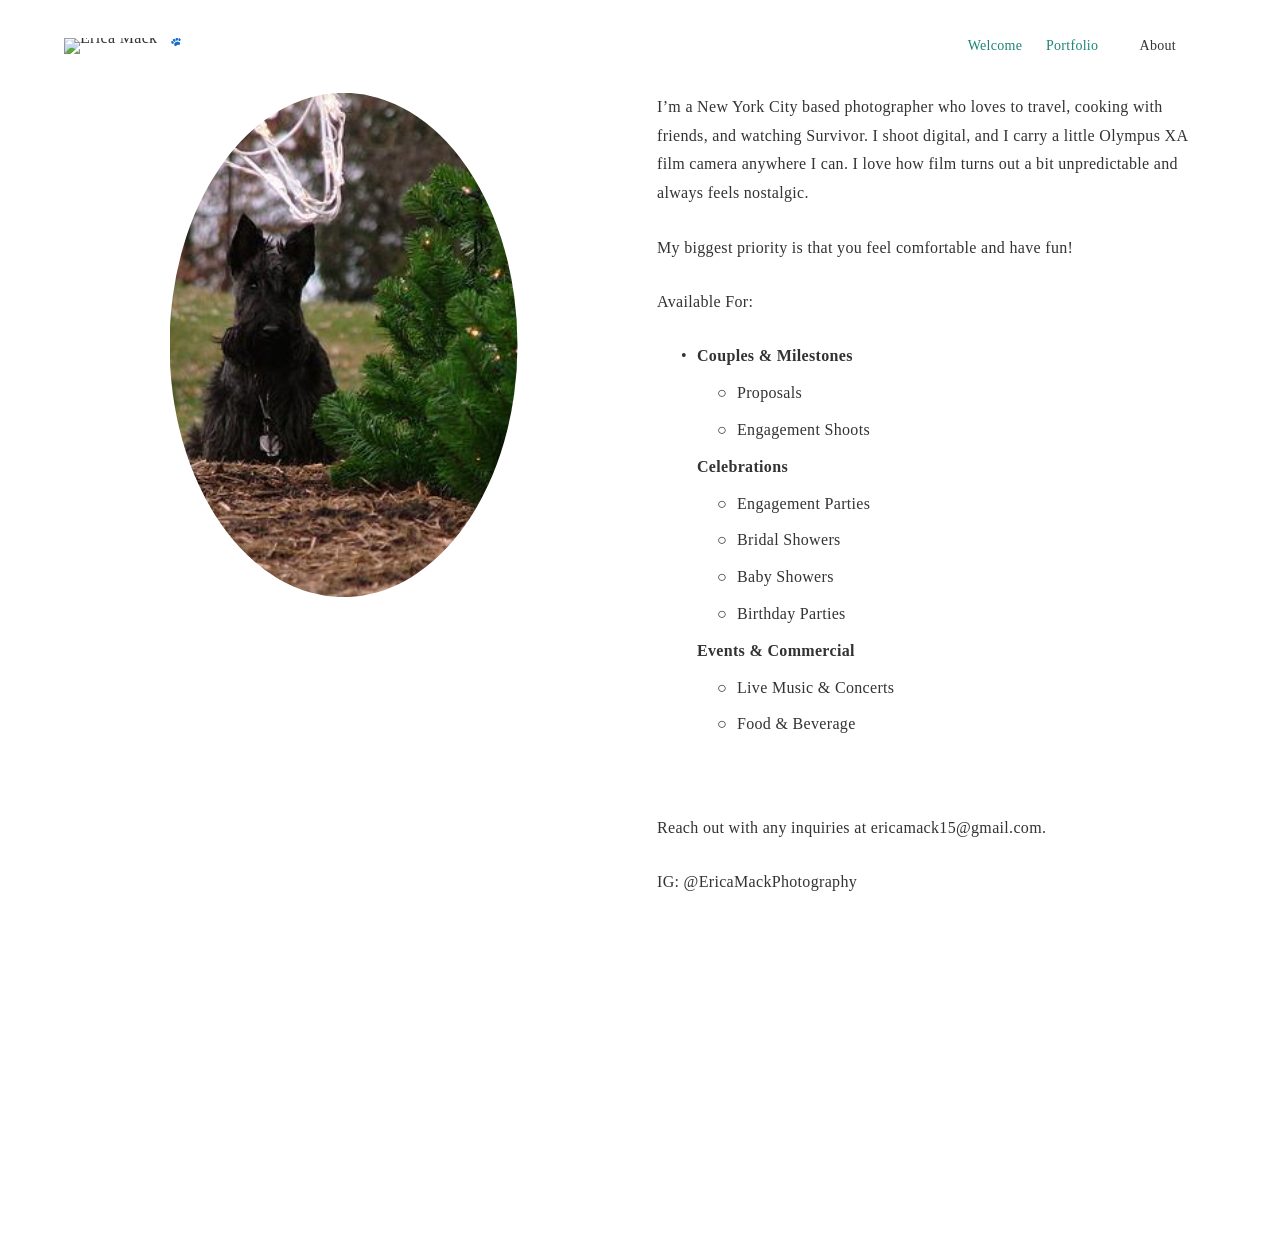
==== about.html @ 9961ce64 "Dog Mack site" ====
<!DOCTYPE html>
<html class="yui3-js-enabled js flexbox canvas canvastext webgl no-touch hashchange history draganddrop rgba hsla multiplebgs backgroundsize borderimage borderradius boxshadow textshadow opacity cssanimations csscolumns cssgradients cssreflections csstransforms no-csstransforms3d csstransitions video audio svg inlinesvg svgclippaths" lang="en-US" xmlns:fb="http://www.facebook.com/2008/fbml" xmlns:og="http://opengraphprotocol.org/schema/"><head>
<meta content="IE=edge,chrome=1" http-equiv="X-UA-Compatible"/>
<meta content="width=device-width, initial-scale=1.0, shrink-to-fit=no" name="viewport"/>
<!-- This is Squarespace. --><!-- erica-mack15 -->
<base href=""/>
<meta charset="utf-8"/>
<title>🐶 Erica Mack 🐾 - Photography</title>
<meta content="Sec-CH-UA-Platform-Version, Sec-CH-UA-Model" http-equiv="Accept-CH"/><link href="https://images.squarespace-cdn.com/content/v1/5a038471bce1769598bbee35/55c3be66-e90c-4b6c-ab56-d6b248335f05/favicon.ico" rel="icon" type="image/x-icon"/>
<link data-ajax-meta="binded" href="https://www.ericamack.com/about" rel="canonical"/>
<meta content="Erica Mack 🐾" data-ajax-meta="binded" property="og:site_name"/>
<meta content="Erica Mack 🐾 - Photography" data-ajax-meta="binded" property="og:title"/>
<meta content="https://www.ericamack.com/about" data-ajax-meta="binded" property="og:url"/>
<meta content="website" data-ajax-meta="binded" property="og:type"/>
<meta content="http://static1.squarespace.com/static/5a038471bce1769598bbee35/t/6acd89941d3b225d4207a840/1791854996564/erica-mack-logo-sticker-no-camera.png?format=1500w" data-ajax-meta="binded" property="og:image"/>
<meta content="1500" data-ajax-meta="binded" property="og:image:width"/>
<meta content="1405" data-ajax-meta="binded" property="og:image:height"/>
<meta content="Erica Mack 🐾 - Photography" data-ajax-meta="binded" itemprop="name"/>
<meta content="https://www.ericamack.com/about" data-ajax-meta="binded" itemprop="url"/>
<meta content="http://static1.squarespace.com/static/5a038471bce1769598bbee35/t/6acd89941d3b225d4207a840/1791854996564/erica-mack-logo-sticker-no-camera.png?format=1500w" data-ajax-meta="binded" itemprop="thumbnailUrl"/>
<link href="http://static1.squarespace.com/static/5a038471bce1769598bbee35/t/6acd89941d3b225d4207a840/1791854996564/erica-mack-logo-sticker-no-camera.png?format=1500w" rel="image_src"/>
<meta content="http://static1.squarespace.com/static/5a038471bce1769598bbee35/t/6acd89941d3b225d4207a840/1791854996564/erica-mack-logo-sticker-no-camera.png?format=1500w" data-ajax-meta="binded" itemprop="image"/>
<meta content="Erica Mack 🐾 - Photography" data-ajax-meta="binded" name="twitter:title"/>
<meta content="http://static1.squarespace.com/static/5a038471bce1769598bbee35/t/6acd89941d3b225d4207a840/1791854996564/erica-mack-logo-sticker-no-camera.png?format=1500w" data-ajax-meta="binded" name="twitter:image"/>
<meta content="https://www.ericamack.com/about" data-ajax-meta="binded" name="twitter:url"/>
<meta content="summary" data-ajax-meta="binded" name="twitter:card"/>
<meta content="" data-ajax-meta="binded" name="description"/>
<link href="https://images.squarespace-cdn.com" rel="preconnect"/>
<link crossorigin="" href="https://file.squarespace-cdn.com" rel="preconnect"/>
<style data-sqsp-font-ids="6a3128fe5ede88444e8c41ac">
/* vietnamese */
@font-face {
  font-family: 'Chivo';
  font-style: italic;
  font-weight: 400;
  font-display: swap;
  src: url('https://file.squarespace-cdn.com/content/v2/namespaces/fonts/libraries/sqsp/assets/5c3d2e71-981c-4766-8937-a61e54b66660/vietnamese.woff2') format('woff2');
  unicode-range: U+0102-0103, U+0110-0111, U+0128-0129, U+0168-0169, U+01A0-01A1, U+01AF-01B0, U+0300-0301, U+0303-0304, U+0308-0309, U+0323, U+0329, U+1EA0-1EF9, U+20AB;
}
/* latin-ext */
@font-face {
  font-family: 'Chivo';
  font-style: italic;
  font-weight: 400;
  font-display: swap;
  src: url('https://file.squarespace-cdn.com/content/v2/namespaces/fonts/libraries/sqsp/assets/bb924fbf-9292-4853-b2f3-ad032d9cee30/latin-ext.woff2') format('woff2');
  unicode-range: U+0100-02BA, U+02BD-02C5, U+02C7-02CC, U+02CE-02D7, U+02DD-02FF, U+0304, U+0308, U+0329, U+1D00-1DBF, U+1E00-1E9F, U+1EF2-1EFF, U+2020, U+20A0-20AB, U+20AD-20C0, U+2113, U+2C60-2C7F, U+A720-A7FF;
}
/* latin */
@font-face {
  font-family: 'Chivo';
  font-style: italic;
  font-weight: 400;
  font-display: swap;
  src: url('https://file.squarespace-cdn.com/content/v2/namespaces/fonts/libraries/sqsp/assets/71e4fc21-210d-412c-b483-5c4739cea453/latin.woff2') format('woff2');
  unicode-range: U+0000-00FF, U+0131, U+0152-0153, U+02BB-02BC, U+02C6, U+02DA, U+02DC, U+0304, U+0308, U+0329, U+2000-206F, U+20AC, U+2122, U+2191, U+2193, U+2212, U+2215, U+FEFF, U+FFFD;
}
/* vietnamese */
@font-face {
  font-family: 'Chivo';
  font-style: normal;
  font-weight: 900;
  font-display: swap;
  src: url('https://file.squarespace-cdn.com/content/v2/namespaces/fonts/libraries/sqsp/assets/714dabb2-1f0b-40f3-86a7-b695f09c6ca8/vietnamese.woff2') format('woff2');
  unicode-range: U+0102-0103, U+0110-0111, U+0128-0129, U+0168-0169, U+01A0-01A1, U+01AF-01B0, U+0300-0301, U+0303-0304, U+0308-0309, U+0323, U+0329, U+1EA0-1EF9, U+20AB;
}
/* latin-ext */
@font-face {
  font-family: 'Chivo';
  font-style: normal;
  font-weight: 900;
  font-display: swap;
  src: url('https://file.squarespace-cdn.com/content/v2/namespaces/fonts/libraries/sqsp/assets/37d60e64-3a5f-46a7-9a93-e3cc1d0a1968/latin-ext.woff2') format('woff2');
  unicode-range: U+0100-02BA, U+02BD-02C5, U+02C7-02CC, U+02CE-02D7, U+02DD-02FF, U+0304, U+0308, U+0329, U+1D00-1DBF, U+1E00-1E9F, U+1EF2-1EFF, U+2020, U+20A0-20AB, U+20AD-20C0, U+2113, U+2C60-2C7F, U+A720-A7FF;
}
/* latin */
@font-face {
  font-family: 'Chivo';
  font-style: normal;
  font-weight: 900;
  font-display: swap;
  src: url('https://file.squarespace-cdn.com/content/v2/namespaces/fonts/libraries/sqsp/assets/7d795d77-e0e0-453f-8d35-97ba5cbb75d5/latin.woff2') format('woff2');
  unicode-range: U+0000-00FF, U+0131, U+0152-0153, U+02BB-02BC, U+02C6, U+02DA, U+02DC, U+0304, U+0308, U+0329, U+2000-206F, U+20AC, U+2122, U+2191, U+2193, U+2212, U+2215, U+FEFF, U+FFFD;
}
/* vietnamese */
@font-face {
  font-family: 'Chivo';
  font-style: italic;
  font-weight: 700;
  font-display: swap;
  src: url('https://file.squarespace-cdn.com/content/v2/namespaces/fonts/libraries/sqsp/assets/28ee07e0-afc9-4243-969f-32ae340fa512/vietnamese.woff2') format('woff2');
  unicode-range: U+0102-0103, U+0110-0111, U+0128-0129, U+0168-0169, U+01A0-01A1, U+01AF-01B0, U+0300-0301, U+0303-0304, U+0308-0309, U+0323, U+0329, U+1EA0-1EF9, U+20AB;
}
/* latin-ext */
@font-face {
  font-family: 'Chivo';
  font-style: italic;
  font-weight: 700;
  font-display: swap;
  src: url('https://file.squarespace-cdn.com/content/v2/namespaces/fonts/libraries/sqsp/assets/bd94c300-ef7f-46f6-a3ac-7753921023b9/latin-ext.woff2') format('woff2');
  unicode-range: U+0100-02BA, U+02BD-02C5, U+02C7-02CC, U+02CE-02D7, U+02DD-02FF, U+0304, U+0308, U+0329, U+1D00-1DBF, U+1E00-1E9F, U+1EF2-1EFF, U+2020, U+20A0-20AB, U+20AD-20C0, U+2113, U+2C60-2C7F, U+A720-A7FF;
}
/* latin */
@font-face {
  font-family: 'Chivo';
  font-style: italic;
  font-weight: 700;
  font-display: swap;
  src: url('https://file.squarespace-cdn.com/content/v2/namespaces/fonts/libraries/sqsp/assets/554bd33a-798b-4507-8c22-d531aa5e9781/latin.woff2') format('woff2');
  unicode-range: U+0000-00FF, U+0131, U+0152-0153, U+02BB-02BC, U+02C6, U+02DA, U+02DC, U+0304, U+0308, U+0329, U+2000-206F, U+20AC, U+2122, U+2191, U+2193, U+2212, U+2215, U+FEFF, U+FFFD;
}
/* latin */
@font-face {
  font-family: 'Chivo';
  font-style: normal;
  font-weight: 400;
  font-display: swap;
  src: url('https://file.squarespace-cdn.com/content/v2/namespaces/fonts/libraries/sqsp/assets/ef79db37-d37b-493f-be20-25bb0e50e3a9/latin.woff2') format('woff2');
  unicode-range: U+0000-00FF, U+0131, U+0152-0153, U+02BB-02BC, U+02C6, U+02DA, U+02DC, U+0304, U+0308, U+0329, U+2000-206F, U+20AC, U+2122, U+2191, U+2193, U+2212, U+2215, U+FEFF, U+FFFD;
}
/* vietnamese */
@font-face {
  font-family: 'Chivo';
  font-style: normal;
  font-weight: 400;
  font-display: swap;
  src: url('https://file.squarespace-cdn.com/content/v2/namespaces/fonts/libraries/sqsp/assets/cf05c154-f297-47cd-9a52-4a1735712b29/vietnamese.woff2') format('woff2');
  unicode-range: U+0102-0103, U+0110-0111, U+0128-0129, U+0168-0169, U+01A0-01A1, U+01AF-01B0, U+0300-0301, U+0303-0304, U+0308-0309, U+0323, U+0329, U+1EA0-1EF9, U+20AB;
}
/* latin-ext */
@font-face {
  font-family: 'Chivo';
  font-style: normal;
  font-weight: 400;
  font-display: swap;
  src: url('https://file.squarespace-cdn.com/content/v2/namespaces/fonts/libraries/sqsp/assets/b4c1fc37-4b9a-43cb-af50-cf16cd6cc624/latin-ext.woff2') format('woff2');
  unicode-range: U+0100-02BA, U+02BD-02C5, U+02C7-02CC, U+02CE-02D7, U+02DD-02FF, U+0304, U+0308, U+0329, U+1D00-1DBF, U+1E00-1E9F, U+1EF2-1EFF, U+2020, U+20A0-20AB, U+20AD-20C0, U+2113, U+2C60-2C7F, U+A720-A7FF;
}
/* vietnamese */
@font-face {
  font-family: 'Chivo';
  font-style: normal;
  font-weight: 700;
  font-display: swap;
  src: url('https://file.squarespace-cdn.com/content/v2/namespaces/fonts/libraries/sqsp/assets/4b317d95-b1be-42d4-aa22-812f57c34256/vietnamese.woff2') format('woff2');
  unicode-range: U+0102-0103, U+0110-0111, U+0128-0129, U+0168-0169, U+01A0-01A1, U+01AF-01B0, U+0300-0301, U+0303-0304, U+0308-0309, U+0323, U+0329, U+1EA0-1EF9, U+20AB;
}
/* latin */
@font-face {
  font-family: 'Chivo';
  font-style: normal;
  font-weight: 700;
  font-display: swap;
  src: url('https://file.squarespace-cdn.com/content/v2/namespaces/fonts/libraries/sqsp/assets/ca812043-ce9a-43cb-aec4-df60b1dd43f5/latin.woff2') format('woff2');
  unicode-range: U+0000-00FF, U+0131, U+0152-0153, U+02BB-02BC, U+02C6, U+02DA, U+02DC, U+0304, U+0308, U+0329, U+2000-206F, U+20AC, U+2122, U+2191, U+2193, U+2212, U+2215, U+FEFF, U+FFFD;
}
/* latin-ext */
@font-face {
  font-family: 'Chivo';
  font-style: normal;
  font-weight: 700;
  font-display: swap;
  src: url('https://file.squarespace-cdn.com/content/v2/namespaces/fonts/libraries/sqsp/assets/7af3fb7e-0125-4088-b59c-a447e5222d0d/latin-ext.woff2') format('woff2');
  unicode-range: U+0100-02BA, U+02BD-02C5, U+02C7-02CC, U+02CE-02D7, U+02DD-02FF, U+0304, U+0308, U+0329, U+1D00-1DBF, U+1E00-1E9F, U+1EF2-1EFF, U+2020, U+20A0-20AB, U+20AD-20C0, U+2113, U+2C60-2C7F, U+A720-A7FF;
}
</style>









<link href="assets/bcc51507aa42.css" rel="stylesheet" type="text/css"/><link href="assets/ae0593558398.css" rel="stylesheet" type="text/css"/><link href="assets/936b3014524b.css" rel="stylesheet" type="text/css"/>


<link href="assets/d0b643978f3f.css" rel="stylesheet" type="text/css"/>
<!-- End of Squarespace Headers -->

<link href="assets/280e9efaa396.css" rel="stylesheet" type="text/css"/><link href="assets/a6dd70ce004c.css" rel="stylesheet" type="text/css"/><style>img{opacity:1!important}</style></head>
<!-- Mobile Styles Enabled -->
<body class="site-spacing-small site-outer-padding-medium site-alignment-center tweak-site-ajax-loading-enable ancillary-header-full-width tweak-header-cart-style-text ancillary-header-branding-position-left ancillary-header-tagline-position-left ancillary-header-primary-nav-position-right ancillary-header-secondary-nav-position-right ancillary-header-cart-position-right ancillary-header-left-layout-horizontal ancillary-header-center-layout-stacked ancillary-header-right-layout-horizontal ancillary-header-account-position-left tweak-header-account-style-text tweak-mobile-bar-account-style-text show-desktop-folder-indicator scale-heading-1-font-size scale-heading-2-font-size scale-heading-3-font-size scale-quote-font-size quote-alignment-center show-quotation-marks show-events-banner show-events-title show-collection-page-footer banner-height-small banner-image-alignment-center banner-text-alignment-center page-banner-text-width-small scale-banner-description-font-size banner-text-background-indent-custom scale-page-title-font-size scale-page-description-font-size intro-text-width-large intro-text-height-medium scale-index-title-font-size scale-index-description-font-size index-intro-text-width-medium index-intro-text-height-extra-large index-item-width-half index-item-height-medium index-item-spacing-custom index-item-image-alignment-center index-item-image-crop index-item-title-display-on-hover index-item-title-alignment-center scale-index-item-title-font-size show-index-item-categories project-image-alignment-center project-image-spacing-medium project-banner-spacing-small show-project-captions project-image-portrait-caption-style-alternate project-image-landscape-caption-style-offset project-left-image-portrait-caption-style-standard project-left-image-landscape-caption-style-standard project-right-image-portrait-caption-style-standard project-right-image-landscape-caption-style-standard tweak-project-slide-transition image-caption-title-alignment-center scale-image-caption-title-font image-caption-body-alignment-center scale-image-caption-body-font show-index-navigation index-link-spacing-large scale-index-link-font-size index-link-style-list-inline index-link-delimiter-type-none show-next-label-only tweak-page-transition-animation tweak-mobile-bar-position-top-fixed tweak-transparent-fixed-mobile-bar tweak-mobile-bar-branding-position-left tweak-mobile-bar-menu-icon-position-right tweak-mobile-bar-site-tagline-position-below-branding tweak-mobile-bar-cart-style-text tweak-icon-weight-light tweak-blog-meta-primary-date tweak-blog-meta-secondary-category tweak-blog-list-style-grid tweak-blog-list-separator-show tweak-blog-list-alignment-left tweak-blog-list-item-image-show tweak-blog-list-item-image-aspect-ratio-grid-32-standard tweak-blog-list-item-image-aspect-ratio-stacked-11-square tweak-blog-list-item-title-show tweak-blog-list-item-excerpt-show tweak-blog-list-item-body-show tweak-blog-list-item-readmore-below-excerpt tweak-blog-list-item-meta-position-above-title tweak-blog-list-pagination-link-label-show tweak-blog-list-pagination-link-icon-show tweak-blog-list-pagination-link-icon-weight-light tweak-blog-item-alignment-center tweak-blog-item-meta-position-above-title tweak-blog-item-share-position-above-content tweak-blog-item-pagination-link-label-show tweak-blog-item-pagination-link-title-show tweak-blog-item-pagination-link-meta-hide tweak-blog-item-pagination-link-icon-weight-hairline event-thumbnails event-thumbnail-size-32-standard event-date-label event-date-label-time event-list-show-cats event-list-date event-list-time event-list-address event-icalgcal-links event-excerpts event-item-back-link gallery-design-grid aspect-ratio-auto lightbox-style-light gallery-navigation-bullets gallery-info-overlay-show-on-hover gallery-aspect-ratio-32-standard gallery-arrow-style-no-background gallery-transitions-fade gallery-show-arrows gallery-auto-crop tweak-product-list-image-aspect-ratio-23-standard-vertical tweak-product-list-item-hover-behavior-show-alternate-image tweak-product-list-meta-position-overlay tweak-product-list-mobile-meta-position-under tweak-product-list-meta-alignment-under-center tweak-product-list-meta-alignment-overlay-center-center tweak-product-list-show-title tweak-product-list-show-price tweak-product-list-filter-display-left-side tweak-product-list-filter-alignment-left tweak-product-item-nav-show-none tweak-product-item-nav-pagination-style-previousnext tweak-product-item-nav-breadcrumb-alignment-left tweak-product-item-nav-pagination-alignment-split tweak-product-item-gallery-position-left tweak-product-item-gallery-design-slideshow tweak-product-item-gallery-aspect-ratio-23-standard-vertical tweak-product-item-gallery-thumbnail-alignment-center tweak-product-item-details-alignment-left tweak-product-item-details-show-title tweak-product-item-details-show-price tweak-product-item-details-show-excerpt tweak-product-item-details-excerpt-position-below-price tweak-product-item-details-show-share-buttons tweak-product-item-details-show-variants tweak-product-item-details-show-quantity tweak-product-item-details-options-style-square tweak-product-item-details-show-add-to-cart-button tweak-product-item-details-add-to-cart-button-style-outline tweak-product-item-details-add-to-cart-button-shape-square tweak-product-item-details-add-to-cart-button-padding-medium tweak-product-item-image-zoom-enabled tweak-product-item-image-zoom-behavior-click tweak-product-item-lightbox-enabled tweak-related-products-image-aspect-ratio-11-square tweak-related-products-meta-alignment-under-center tweak-product-badge-style-square tweak-product-badge-position-top-right tweak-product-badge-inset-floating newsletter-style-dark hide-opentable-icons opentable-style-dark small-button-style-outline small-button-shape-square medium-button-style-outline medium-button-shape-square large-button-style-outline large-button-shape-square image-block-poster-text-alignment-center image-block-card-dynamic-font-sizing image-block-card-content-position-center image-block-card-text-alignment-left image-block-overlap-dynamic-font-sizing image-block-overlap-content-position-center image-block-overlap-text-alignment-left image-block-collage-dynamic-font-sizing image-block-collage-content-position-top image-block-collage-text-alignment-left image-block-stack-dynamic-font-sizing image-block-stack-text-alignment-left button-style-outline button-corner-style-square tweak-product-quick-view-button-style-floating tweak-product-quick-view-button-position-bottom tweak-product-quick-view-lightbox-excerpt-display-truncate tweak-product-quick-view-lightbox-show-arrows tweak-product-quick-view-lightbox-show-close-button tweak-product-quick-view-lightbox-controls-weight-light tweak-share-buttons-style-icon-only tweak-share-buttons-icons-show tweak-share-buttons-labels-show tweak-share-buttons-counts-show tweak-share-buttons-standard-background-color native-currency-code-usd collection-5a089bc2ec212d1131959e91 collection-type-page collection-layout-default mobile-style-available has-logo-image has-social has-primary-nav has-tagline has-secondary-nav" data-ajax-loader="loaded" data-controller="BodyClassController" data-controllers-bound="BodyClassController" id="collection-5a089bc2ec212d1131959e91">
<div class="overflow-wrapper">
<input class="mobile-nav-toggle-box hidden" data-controller="MobileNavController" data-controllers-bound="MobileNavController" id="mobileNavToggle" name="mobile-nav-toggle" type="checkbox"/>
<div class="mobile-bar-wrapper">
<div class="mobile-bar-flex-child"></div>
<div class="mobile-branding-wrapper">
<div class="mobile-logo-image">
<a data-ajax-loader="ajax-loader-binded" href="index.html">
<img alt="Erica Mack 🐾" class="mobile-logo-image" data-image-component="0.17.0" data-loader="sqs" decoding="async" loading="lazy" sizes="240px" src="//images.squarespace-cdn.com/content/v1/5a038471bce1769598bbee35/ade93b9c-98e6-4141-9457-6fecaefb7100/erica-mack-logo-sticker-transparent.png" srcset="//images.squarespace-cdn.com/content/v1/5a038471bce1769598bbee35/ade93b9c-98e6-4141-9457-6fecaefb7100/erica-mack-logo-sticker-transparent.png?format=100w 100w, //images.squarespace-cdn.com/content/v1/5a038471bce1769598bbee35/ade93b9c-98e6-4141-9457-6fecaefb7100/erica-mack-logo-sticker-transparent.png?format=300w 300w, //images.squarespace-cdn.com/content/v1/5a038471bce1769598bbee35/ade93b9c-98e6-4141-9457-6fecaefb7100/erica-mack-logo-sticker-transparent.png?format=500w 500w, //images.squarespace-cdn.com/content/v1/5a038471bce1769598bbee35/ade93b9c-98e6-4141-9457-6fecaefb7100/erica-mack-logo-sticker-transparent.png?format=750w 750w, //images.squarespace-cdn.com/content/v1/5a038471bce1769598bbee35/ade93b9c-98e6-4141-9457-6fecaefb7100/erica-mack-logo-sticker-transparent.png?format=1000w 1000w, //images.squarespace-cdn.com/content/v1/5a038471bce1769598bbee35/ade93b9c-98e6-4141-9457-6fecaefb7100/erica-mack-logo-sticker-transparent.png?format=1500w 1500w, //images.squarespace-cdn.com/content/v1/5a038471bce1769598bbee35/ade93b9c-98e6-4141-9457-6fecaefb7100/erica-mack-logo-sticker-transparent.png?format=2500w 2500w" style="display:block"/>
</a>
</div>
</div>
<label class="mobile-nav-toggle-label" for="mobileNavToggle" onclick="">
<svg class="Icon Icon--hamburger" viewbox="0 0 24 18">
<use class="use--even" xlink:href="/assets/ui-icons.svg#hamburger-icon--even"></use>
<use class="use--odd" xlink:href="/assets/ui-icons.svg#hamburger-icon--odd"></use>
</svg>
<svg class="Icon Icon--close" viewbox="0 0 20 20">
<use xlink:href="/assets/ui-icons.svg#close-icon"></use>
</svg>
</label>
</div>
<div class="overlay-nav-container" id="overlayNav">
<div class="overlay-nav-wrapper">
<div class="mobile-primary-nav-wrapper">
<nav class="mobile-primary-nav-links">
<div class="collection homepage folder-link">
<a class="nav-item-page" data-ajax-loader="ajax-loader-binded" href="index.html">
              Welcome
            </a>
</div>
<div class="folder">
<input class="folder-toggle-box hidden" id="mobile-folder-toggle-6acd1a79dfdf480578ade0c8" name="mobile-folder-toggle-6acd1a79dfdf480578ade0c8" type="checkbox"/>
<label class="folder-toggle-label" data-href="/new-dropdown-1" for="mobile-folder-toggle-6acd1a79dfdf480578ade0c8" onclick="">Portfolio<svg class="Icon Icon--caretSmall--right" viewbox="0 0 9 16"><use xlink:href="/assets/ui-icons.svg#caret-right-small-icon"></use></svg></label>
<div class="subnav">
<div class="collection folder-link">
<a class="nav-item-gallery" data-ajax-loader="ajax-loader-binded" href="proposals.html">
                Couples
              </a>
</div>
<div class="collection folder-link">
<a class="nav-item-gallery" data-ajax-loader="ajax-loader-binded" href="portraits.html">
                Portraits
              </a>
</div>
<div class="collection folder-link">
<a class="nav-item-gallery" data-ajax-loader="ajax-loader-binded" href="food-1.html">
                Food
              </a>
</div>
<div class="collection folder-link">
<a class="nav-item-gallery" data-ajax-loader="ajax-loader-binded" href="live-music.html">
                Live Music
              </a>
</div>
<div class="collection folder-link">
<a class="nav-item-gallery" data-ajax-loader="ajax-loader-binded" href="events.html">
                Events
              </a>
</div>
</div>
</div>
<div class="collection active folder-link">
<a class="nav-item-page" data-ajax-loader="ajax-loader-binded" href="about.html">
              About
            </a>
</div>
</nav>
</div>
</div>
</div>
<div class="site-container" id="site" style="padding-top: 0px; padding-bottom: 0px;">
<header class="site-header loaded" data-controller="AncillaryLayout" data-controllers-bound="AncillaryLayout" data-nc-base="header" data-nc-group="header" id="header" role="banner">
<div data-nc-container="left">
<div class="logo-wrapper" data-content-field="site-title" data-nc-element="branding">
<div class="logo-image">
<a data-ajax-loader="ajax-loader-binded" href="index.html">
<img alt="Erica Mack 🐾" data-image-component="0.17.0" data-loader="sqs" decoding="async" loading="lazy" sizes="1500px" src="//images.squarespace-cdn.com/content/v1/5a038471bce1769598bbee35/ade93b9c-98e6-4141-9457-6fecaefb7100/erica-mack-logo-sticker-transparent.png" srcset="//images.squarespace-cdn.com/content/v1/5a038471bce1769598bbee35/ade93b9c-98e6-4141-9457-6fecaefb7100/erica-mack-logo-sticker-transparent.png?format=100w 100w, //images.squarespace-cdn.com/content/v1/5a038471bce1769598bbee35/ade93b9c-98e6-4141-9457-6fecaefb7100/erica-mack-logo-sticker-transparent.png?format=300w 300w, //images.squarespace-cdn.com/content/v1/5a038471bce1769598bbee35/ade93b9c-98e6-4141-9457-6fecaefb7100/erica-mack-logo-sticker-transparent.png?format=500w 500w, //images.squarespace-cdn.com/content/v1/5a038471bce1769598bbee35/ade93b9c-98e6-4141-9457-6fecaefb7100/erica-mack-logo-sticker-transparent.png?format=750w 750w, //images.squarespace-cdn.com/content/v1/5a038471bce1769598bbee35/ade93b9c-98e6-4141-9457-6fecaefb7100/erica-mack-logo-sticker-transparent.png?format=1000w 1000w, //images.squarespace-cdn.com/content/v1/5a038471bce1769598bbee35/ade93b9c-98e6-4141-9457-6fecaefb7100/erica-mack-logo-sticker-transparent.png?format=1500w 1500w, //images.squarespace-cdn.com/content/v1/5a038471bce1769598bbee35/ade93b9c-98e6-4141-9457-6fecaefb7100/erica-mack-logo-sticker-transparent.png?format=2500w 2500w" style="display:block"/>
</a>
</div>
</div><div class="site-tagline-wrapper" data-nc-element="tagline">
</div></div>
<div data-nc-container="center"></div>
<div data-nc-container="right"><div class="nav-wrapper primary-nav-wrapper" data-nc-element="primary-nav" id="mainNavWrapper">
<nav class="site-navigation" data-content-field="navigation" role="navigation">
<div class="nav-item collection homepage" id="id-6acd212339d16c78c42818ee">
<a class="nav-item-page" data-ajax-loader="ajax-loader-binded" href="index.html">
<span>Welcome</span>
</a>
</div>
<div class="nav-item folder" id="id6acd1a79dfdf480578ade0c8">
<input class="folder-toggle-box hidden" id="folder-toggle-6acd1a79dfdf480578ade0c8" name="folder-toggle-6acd1a79dfdf480578ade0c8" type="checkbox"/>
<label class="folder-toggle-label" for="folder-toggle-6acd1a79dfdf480578ade0c8" onclick="">Portfolio<svg class="Icon Icon--caretSmall--right" viewbox="0 0 9 16"><use xlink:href="/assets/ui-icons.svg#caret-right-small-icon"></use></svg></label>
<div class="subnav">
<div class="collection" id="id-6acd13c2b983f971d1b6f9a3">
<a class="nav-item-gallery" data-ajax-loader="ajax-loader-binded" href="proposals.html">
<span>Couples</span>
</a>
</div>
<div class="collection" id="id-620406f2103aa034c14530c6">
<a class="nav-item-gallery" data-ajax-loader="ajax-loader-binded" href="portraits.html">
<span>Portraits</span>
</a>
</div>
<div class="collection" id="id-6acd1d2b3603ac2446ece1ad">
<a class="nav-item-gallery" data-ajax-loader="ajax-loader-binded" href="food-1.html">
<span>Food</span>
</a>
</div>
<div class="collection" id="id-6acd278b218fb55bd59270e7">
<a class="nav-item-gallery" data-ajax-loader="ajax-loader-binded" href="live-music.html">
<span>Live Music</span>
</a>
</div>
<div class="collection" id="id-6acd1aaa10e94f0be5f171a5">
<a class="nav-item-gallery" data-ajax-loader="ajax-loader-binded" href="events.html">
<span>Events</span>
</a>
</div>
</div>
</div>
<div class="nav-item collection active" id="id-5a089bc2ec212d1131959e91">
<a class="nav-item-page" data-ajax-loader="ajax-loader-binded" href="about.html">
<span>About</span>
</a>
</div>
</nav>
</div><div class="nav-wrapper secondary-nav-wrapper" data-nc-element="secondary-nav" id="secondaryNavWrapper">
</div><div class="cart-wrapper" data-nc-element="cart">
</div></div>
</header>
<div class="content-container" id="content">
<div class="page-banner-wrapper" data-controller="BannerController" data-controllers-bound="BannerController" style="min-height: 0px;">
<div class="page-banner-image-container collection-thumbnail-image-container hide-collection-image">
</div>
</div>
<main class="site-page" id="page" role="main"><div class="page-text-wrapper clearfix" data-collection-id="5a089bc2ec212d1131959e91" data-edit-main-image="Background">
<h1 class="page-title"><span data-content-field="title">About</span></h1>
<div class="page-description" data-content-field="description" data-default-description="Page Description"></div>
</div>
<div class="main-content" data-content-field="main-content">
<div class="sqs-layout sqs-grid-12 columns-12" data-type="page" data-updated-on="1791853608914" id="page-5a089bc2ec212d1131959e91"><div class="row sqs-row"><div class="col sqs-col-6 span-6"><div class="sqs-block website-component-block sqs-block-website-component sqs-block-image image-block" data-aspect-ratio="144.9207525143678" data-block-css='["https://definitions.sqspcdn.com/website-component-definition/static-assets/website.components.imageLayout/921350b6-e095-4262-aca1-5f6cc256602b_221/website.components.imageLayout.styles.css"]' data-block-scripts='["https://definitions.sqspcdn.com/website-component-definition/static-assets/website.components.imageLayout/921350b6-e095-4262-aca1-5f6cc256602b_221/website.components.imageLayout.visitor.js"]' data-block-type="1337" data-definition-name="website.components.imageLayout" data-sqsp-block="image-classic" data-website-component-id="yui_3_17_2_1_1554156534831_7483" id="block-yui_3_17_2_1_1554156534831_7483"><div class="sqs-block-content">
<div class="image-block-outer-wrapper layout-caption-hidden design-layout-inline combination-animation-none individual-animation-none individual-text-animation-none sqs-text-ready" data-sqsp-image-classic-block-layout="inline" data-test="image-block-inline-outer-wrapper" style="--image-component-focal-point: 50% 50%;--image-component-object-fit: cover;">
<figure class="sqs-block-image-figure intrinsic" style="max-width:348px;">
<div class="image-block-wrapper" data-animation-role="image">
<div class="sqs-image-shape-container-element js-image-container has-aspect-ratio" data-shape-mask="circle" data-sqsp-image-classic-block-image-container="" style="
            position: relative;
            padding-bottom:144.92074584960938%;
            overflow: hidden;clip-path: url(#yui_3_17_2_1_1554156534831_7483);-webkit-clip-path: url(#yui_3_17_2_1_1554156534831_7483);
          ">
<img alt="Very good dog" data-image-component="1.0.1" data-image-dimensions="348x522" data-image-focal-point="0.5,0.5" data-licensed-asset-preview="false" data-load="false" data-loader="sqs" data-sqsp-image-classic-block-image="" data-stretch="false" decoding="async" elementtiming="system-image-block" height="522" loading="lazy" src="dogs/dog3.jpg" style="display:block;object-position: var(--image-component-focal-point);object-fit: var(--image-component-object-fit);;object-fit:cover;opacity:1;visibility:visible" width="348"/>
</div>
</div>
</figure>
<svg data-image-mask-id="yui_3_17_2_1_1554156534831_7483" height="0" style="position: absolute;" width="0">
<defs>
<clippath clippathunits="objectBoundingBox" id="yui_3_17_2_1_1554156534831_7483">
<path d="M0,0.5 A0.5 0.5, 0 0 1, 1 0.5 M1,0.5 A0.5 0.5, 0 0 1, 0 0.5 Z">
</path></clippath>
</defs>
</svg>
</div>
</div></div></div><div class="col sqs-col-6 span-6"><div class="sqs-block html-block sqs-block-html" data-block-type="2" data-sqsp-block="text" id="block-c0eeab3406aeedffcf42"><div class="sqs-block-content">
<div class="sqs-html-content" data-sqsp-text-block-content="">
<p class="" style="white-space:pre-wrap;">I’m a New York City based photographer who loves to travel, cooking with friends, and watching Survivor. I shoot digital, and I carry a little Olympus XA film camera anywhere I can. I love how film turns out a bit unpredictable and always feels nostalgic. </p><p class="" style="white-space:pre-wrap;">My biggest priority is that you feel comfortable and have fun! </p><p class="" style="white-space:pre-wrap;">Available For:</p><ul data-rte-list="default"><li><p class="" style="white-space:pre-wrap;"><strong>Couples &amp; Milestones</strong></p><ul data-rte-list="default"><li><p class="" style="white-space:pre-wrap;">Proposals</p></li><li><p class="" style="white-space:pre-wrap;">Engagement Shoots</p></li></ul><p class="" style="white-space:pre-wrap;"><strong>Celebrations</strong></p><ul data-rte-list="default"><li><p class="" style="white-space:pre-wrap;">Engagement Parties</p></li><li><p class="" style="white-space:pre-wrap;">Bridal Showers</p></li><li><p class="" style="white-space:pre-wrap;">Baby Showers</p></li><li><p class="" style="white-space:pre-wrap;">Birthday Parties</p></li></ul><p class="" style="white-space:pre-wrap;"><strong>Events &amp; Commercial</strong></p><ul data-rte-list="default"><li><p class="" style="white-space:pre-wrap;">Live Music &amp; Concerts</p></li><li><p class="" style="white-space:pre-wrap;">Food &amp; Beverage</p></li></ul></li></ul><p class="" data-rte-preserve-empty="true" style="white-space:pre-wrap;"></p><p class="" style="white-space:pre-wrap;">Reach out with any inquiries at ericamack15@gmail.com.</p><p class="" style="white-space:pre-wrap;"><a href="https://www.instagram.com/ericamackphotography/">IG: @EricaMackPhotography</a></p><p class="" style="white-space:pre-wrap;"> </p><p class="" style="white-space:pre-wrap;"> </p><p class="" style="margin-left:40px;white-space:pre-wrap;"> </p>
</div>
</div></div></div></div><div class="row sqs-row"><div class="col sqs-col-12 span-12"><div class="sqs-block website-component-block sqs-block-website-component sqs-block-spacer spacer-block sized vsize-1" data-block-css='["https://definitions.sqspcdn.com/website-component-definition/static-assets/website.components.spacer/5d8b55ec-5e3b-4021-a149-a2741466304f_1300/website.components.spacer.styles.css"]' data-block-scripts='["https://definitions.sqspcdn.com/website-component-definition/static-assets/website.components.spacer/5d8b55ec-5e3b-4021-a149-a2741466304f_1300/website.components.spacer.visitor.js"]' data-block-type="1337" data-definition-name="website.components.spacer" data-website-component-id="yui_3_17_2_1_1532095100934_11020" id="block-yui_3_17_2_1_1532095100934_11020"><div class="sqs-block-content"> </div></div><div class="sqs-block website-component-block sqs-block-website-component sqs-block-socialaccountlinks social-account-links-block social-account-links-v2-block" data-block-css='["https://definitions.sqspcdn.com/website-component-definition/static-assets/website.components.socialLinks/3e387f48-a63c-4043-a88c-c5cdcaf81c60_755/website.components.socialLinks.styles.css"]' data-block-scripts='["https://definitions.sqspcdn.com/website-component-definition/static-assets/website.components.socialLinks/3e387f48-a63c-4043-a88c-c5cdcaf81c60_755/website.components.socialLinks.visitor.js"]' data-block-type="1337" data-definition-name="website.components.socialLinks" data-sqsp-block="social-links" data-website-component-id="yui_3_17_2_1_1791851704013_14026" id="block-yui_3_17_2_1_1791851704013_14026"><div class="sqs-block-content">
<div class="sqs-block-socialaccountlinks-content">
<div class="sqs-svg-icon--outer social-icon-alignment-center social-icons-color-black social-icons-size-small social-icons-style-regular">
<style>
      
      #block-yui_3_17_2_1_1791851704013_14026 {
        --social-icons-justify-content: center;
        --social-icons-dimension: 20px;--social-icons-gap: 12px;
        --social-icons-border-thickness: 2px;
      }

      
      #block-yui_3_17_2_1_1791851704013_14026 .sqs-svg-icon--wrapper {
        --si-border-radius: 0;--si-scale: 2;--si-box-shadow: none;--si-fill-icon: var(--si-primary);--si-fill-icon-fade: var(--si-primary-faded);--si-fill-icon-hover: var(--si-primary);--si-fill-mask: transparent;--si-fill-mask-fade: transparent;--si-fill-mask-hover: transparent;--si-bg: transparent;--si-bg-fade: transparent;--si-bg-hover: transparent;
      }

      
      #block-yui_3_17_2_1_1791851704013_14026 .sqs-svg-icon--list {
        justify-content: var(--social-icons-justify-content, center);
        column-gap: var(--social-icons-gap, 12px);
        row-gap: var(--social-icons-gap, 12px);
      }
      #block-yui_3_17_2_1_1791851704013_14026 .sqs-svg-icon--wrapper {
        width: var(--social-icons-dimension, 20px);
        height: var(--social-icons-dimension, 20px);
        margin: 0;
        border: none; 
        background-color: var(--si-bg, transparent);
        box-shadow: var(--si-box-shadow, none);
        border-radius: var(--si-border-radius, 0);
      }
      #block-yui_3_17_2_1_1791851704013_14026 .sqs-svg-icon--wrapper > div {
        transform: scale(var(--si-scale, 1));
      }
      #block-yui_3_17_2_1_1791851704013_14026 .sqs-use--icon {
        fill: var(--si-fill-icon, transparent);
      }
      #block-yui_3_17_2_1_1791851704013_14026 .sqs-use--mask {
        fill: var(--si-fill-mask, transparent);
      }
      #block-yui_3_17_2_1_1791851704013_14026 .sqs-svg-icon--list:hover .sqs-svg-icon--wrapper {
        background-color: var(--si-bg-fade, var(--si-bg, transparent));
      }
      #block-yui_3_17_2_1_1791851704013_14026 .sqs-svg-icon--list:hover .sqs-svg-icon--wrapper .sqs-use--icon {
        fill: var(--si-fill-icon-fade, var(--si-fill-icon, transparent));
      }
      #block-yui_3_17_2_1_1791851704013_14026 .sqs-svg-icon--list:hover .sqs-svg-icon--wrapper .sqs-use--mask {
        fill: var(--si-fill-mask-fade, var(--si-fill-mask, transparent));
      }
      #block-yui_3_17_2_1_1791851704013_14026 .sqs-svg-icon--list:hover .sqs-svg-icon--wrapper:hover {
        background-color: var(--si-bg-hover, var(--si-bg, transparent));
      }
      #block-yui_3_17_2_1_1791851704013_14026 .sqs-svg-icon--list:hover .sqs-svg-icon--wrapper:hover .sqs-use--icon {
        fill: var(--si-fill-icon-hover, var(--si-fill-icon, transparent));
      }
      #block-yui_3_17_2_1_1791851704013_14026 .sqs-svg-icon--list:hover .sqs-svg-icon--wrapper:hover .sqs-use--mask {
        fill: var(--si-fill-mask-hover, var(--si-fill-mask, transparent));
      }
    </style>
<nav class="sqs-svg-icon--list">
<a aria-label="Instagram" class="sqs-svg-icon--wrapper instagram-unauth" href="https://www.instagram.com/ericamackphotography/" target="_blank">
<div>
<svg class="sqs-svg-icon--social" viewbox="0 0 64 64">
<use class="sqs-use--icon" xlink:href="/universal/svg/social-accounts.svg#instagram-unauth-icon"></use>
<use class="sqs-use--mask" xlink:href="/universal/svg/social-accounts.svg#instagram-unauth-mask"></use>
</svg>
</div>
</a>
</nav>
</div>
<style id="container-styles">#block-yui_3_17_2_1_1791851704013_14026 {
    
    --stroke-style: none;--stroke-thickness: 6px;
    
      
      
      
    



  }

  #block-yui_3_17_2_1_1791851704013_14026 .sqs-block-socialaccountlinks-content {
    
    --tweak-social-links-block-padding: 6% 6% 6% 6%;
  --tweak-social-links-block-padding: initial;
}

  #block-yui_3_17_2_1_1791851704013_14026 {
      mix-blend-mode: var(--tweak-social-links-block-blend);
      border-radius: var(--tweak-social-links-block-radius);
  }

  
  
#block-yui_3_17_2_1_1791851704013_14026 {
      --tweak-social-links-block-radius: 0px 0px 0px 0px;
    }


  
  #block-yui_3_17_2_1_1791851704013_14026 {
      --tweak-social-links-block-blend: normal;
    }
  

  #block-yui_3_17_2_1_1791851704013_14026 {
    --blur-value: blur(15px);}

</style>
<style id="override-container-styles">
    @media screen and (max-width: 767px) {
          
            

#block-yui_3_17_2_1_1791851704013_14026 {
            
            }
        }
    
  
    @media screen and (max-width: 767px) {
          #block-yui_3_17_2_1_1791851704013_14026 .sqs-block-socialaccountlinks-content {
            
            }
        }
    
  @media screen and (max-width: 767px) {
          
          

          
          
          
        }</style>
<style class="transform-vars">
    #block-yui_3_17_2_1_1791851704013_14026 {
      --opacity: 100%;
      --translate-x: 0px;
      --translate-y: 0px;
      --rotation: 0deg;
      --scale-x: 100%;
      --scale-y: 100%;
      --skew-x: 0deg;
      --skew-y: 0deg;
      --origin-x: 50%;
      --origin-y: 50%;
      --block-transform: none;

      opacity: var(--opacity, 1);
      transform: var(--block-transform);
      transform-origin: var(--origin-x) var(--origin-y);
    }
  </style><style class="transform-overrides-vars">
</style>
</div>
</div></div></div></div></div>
</div>
</main>
<footer class="site-footer" id="footer" role="contentinfo">
<div class="sqs-layout sqs-grid-12 columns-12 empty" data-layout-label="Footer" data-type="block-field" id="footer-blocks"><div class="row sqs-row"><div class="col sqs-col-12 span-12"></div></div></div>
</footer>
</div>
</div>

<svg data-usage="social-icons-svg" style="display:none" version="1.1" xmlns="http://www.w3.org/2000/svg"><symbol id="instagram-unauth-icon" viewbox="0 0 64 64"><path d="M46.91,25.816c-0.073-1.597-0.326-2.687-0.697-3.641c-0.383-0.986-0.896-1.823-1.73-2.657c-0.834-0.834-1.67-1.347-2.657-1.73c-0.954-0.371-2.045-0.624-3.641-0.697C36.585,17.017,36.074,17,32,17s-4.585,0.017-6.184,0.09c-1.597,0.073-2.687,0.326-3.641,0.697c-0.986,0.383-1.823,0.896-2.657,1.73c-0.834,0.834-1.347,1.67-1.73,2.657c-0.371,0.954-0.624,2.045-0.697,3.641C17.017,27.415,17,27.926,17,32c0,4.074,0.017,4.585,0.09,6.184c0.073,1.597,0.326,2.687,0.697,3.641c0.383,0.986,0.896,1.823,1.73,2.657c0.834,0.834,1.67,1.347,2.657,1.73c0.954,0.371,2.045,0.624,3.641,0.697C27.415,46.983,27.926,47,32,47s4.585-0.017,6.184-0.09c1.597-0.073,2.687-0.326,3.641-0.697c0.986-0.383,1.823-0.896,2.657-1.73c0.834-0.834,1.347-1.67,1.73-2.657c0.371-0.954,0.624-2.045,0.697-3.641C46.983,36.585,47,36.074,47,32S46.983,27.415,46.91,25.816z M44.21,38.061c-0.067,1.462-0.311,2.257-0.516,2.785c-0.272,0.7-0.597,1.2-1.122,1.725c-0.525,0.525-1.025,0.85-1.725,1.122c-0.529,0.205-1.323,0.45-2.785,0.516c-1.581,0.072-2.056,0.087-6.061,0.087s-4.48-0.015-6.061-0.087c-1.462-0.067-2.257-0.311-2.785-0.516c-0.7-0.272-1.2-0.597-1.725-1.122c-0.525-0.525-0.85-1.025-1.122-1.725c-0.205-0.529-0.45-1.323-0.516-2.785c-0.072-1.582-0.087-2.056-0.087-6.061s0.015-4.48,0.087-6.061c0.067-1.462,0.311-2.257,0.516-2.785c0.272-0.7,0.597-1.2,1.122-1.725c0.525-0.525,1.025-0.85,1.725-1.122c0.529-0.205,1.323-0.45,2.785-0.516c1.582-0.072,2.056-0.087,6.061-0.087s4.48,0.015,6.061,0.087c1.462,0.067,2.257,0.311,2.785,0.516c0.7,0.272,1.2,0.597,1.725,1.122c0.525,0.525,0.85,1.025,1.122,1.725c0.205,0.529,0.45,1.323,0.516,2.785c0.072,1.582,0.087,2.056,0.087,6.061S44.282,36.48,44.21,38.061z M32,24.297c-4.254,0-7.703,3.449-7.703,7.703c0,4.254,3.449,7.703,7.703,7.703c4.254,0,7.703-3.449,7.703-7.703C39.703,27.746,36.254,24.297,32,24.297z M32,37c-2.761,0-5-2.239-5-5c0-2.761,2.239-5,5-5s5,2.239,5,5C37,34.761,34.761,37,32,37z M40.007,22.193c-0.994,0-1.8,0.806-1.8,1.8c0,0.994,0.806,1.8,1.8,1.8c0.994,0,1.8-0.806,1.8-1.8C41.807,22.999,41.001,22.193,40.007,22.193z"></path></symbol><symbol id="instagram-unauth-mask" viewbox="0 0 64 64"><path d="M43.693,23.153c-0.272-0.7-0.597-1.2-1.122-1.725c-0.525-0.525-1.025-0.85-1.725-1.122c-0.529-0.205-1.323-0.45-2.785-0.517c-1.582-0.072-2.056-0.087-6.061-0.087s-4.48,0.015-6.061,0.087c-1.462,0.067-2.257,0.311-2.785,0.517c-0.7,0.272-1.2,0.597-1.725,1.122c-0.525,0.525-0.85,1.025-1.122,1.725c-0.205,0.529-0.45,1.323-0.516,2.785c-0.072,1.582-0.087,2.056-0.087,6.061s0.015,4.48,0.087,6.061c0.067,1.462,0.311,2.257,0.516,2.785c0.272,0.7,0.597,1.2,1.122,1.725s1.025,0.85,1.725,1.122c0.529,0.205,1.323,0.45,2.785,0.516c1.581,0.072,2.056,0.087,6.061,0.087s4.48-0.015,6.061-0.087c1.462-0.067,2.257-0.311,2.785-0.516c0.7-0.272,1.2-0.597,1.725-1.122s0.85-1.025,1.122-1.725c0.205-0.529,0.45-1.323,0.516-2.785c0.072-1.582,0.087-2.056,0.087-6.061s-0.015-4.48-0.087-6.061C44.143,24.476,43.899,23.682,43.693,23.153z M32,39.703c-4.254,0-7.703-3.449-7.703-7.703s3.449-7.703,7.703-7.703s7.703,3.449,7.703,7.703S36.254,39.703,32,39.703z M40.007,25.793c-0.994,0-1.8-0.806-1.8-1.8c0-0.994,0.806-1.8,1.8-1.8c0.994,0,1.8,0.806,1.8,1.8C41.807,24.987,41.001,25.793,40.007,25.793z M0,0v64h64V0H0z M46.91,38.184c-0.073,1.597-0.326,2.687-0.697,3.641c-0.383,0.986-0.896,1.823-1.73,2.657c-0.834,0.834-1.67,1.347-2.657,1.73c-0.954,0.371-2.044,0.624-3.641,0.697C36.585,46.983,36.074,47,32,47s-4.585-0.017-6.184-0.09c-1.597-0.073-2.687-0.326-3.641-0.697c-0.986-0.383-1.823-0.896-2.657-1.73c-0.834-0.834-1.347-1.67-1.73-2.657c-0.371-0.954-0.624-2.044-0.697-3.641C17.017,36.585,17,36.074,17,32c0-4.074,0.017-4.585,0.09-6.185c0.073-1.597,0.326-2.687,0.697-3.641c0.383-0.986,0.896-1.823,1.73-2.657c0.834-0.834,1.67-1.347,2.657-1.73c0.954-0.371,2.045-0.624,3.641-0.697C27.415,17.017,27.926,17,32,17s4.585,0.017,6.184,0.09c1.597,0.073,2.687,0.326,3.641,0.697c0.986,0.383,1.823,0.896,2.657,1.73c0.834,0.834,1.347,1.67,1.73,2.657c0.371,0.954,0.624,2.044,0.697,3.641C46.983,27.415,47,27.926,47,32C47,36.074,46.983,36.585,46.91,38.184z M32,27c-2.761,0-5,2.239-5,5s2.239,5,5,5s5-2.239,5-5S34.761,27,32,27z"></path></symbol></svg>
</div><div id="yui3-css-stamp" style="position: absolute !important; visibility: hidden !important"></div></body></html>
---- assets/bcc51507aa42.css ----
.sqs-block[data-definition-name="website.components.imageLayout"] :is(.image-block-outer-wrapper.animation-disabled,.image-block-outer-wrapper.animation-loaded){transform:translateZ(0)}.sqs-block[data-definition-name="website.components.imageLayout"] .image-block-outer-wrapper.animation-disabled :is(.image-block-wrapper,.image-caption-wrapper,.image-inset,.sqs-dynamic-text-container){transition:none!important}.sqs-block[data-definition-name="website.components.imageLayout"] .image-block-outer-wrapper.combination-animation-fade-in :is(.image-block-wrapper,.image-caption-wrapper,.image-inset,.sqs-dynamic-text-container){opacity:0;transform:matrix(1,0,0,1,0,0);transition:opacity .8s cubic-bezier(.4,0,.2,1),transform .8s cubic-bezier(.4,0,.2,1);will-change:opacity,transform}.sqs-block[data-definition-name="website.components.imageLayout"] .image-block-outer-wrapper.combination-animation-fade-in.animation-loaded .image-block-wrapper,.sqs-block[data-definition-name="website.components.imageLayout"] .image-block-outer-wrapper.combination-animation-fade-in.animation-loaded .image-caption-wrapper,.sqs-block[data-definition-name="website.components.imageLayout"] .image-block-outer-wrapper.combination-animation-fade-in.animation-loaded .image-inset,.sqs-block[data-definition-name="website.components.imageLayout"] .image-block-outer-wrapper.combination-animation-fade-in.animation-loaded.sqs-text-ready .sqs-dynamic-text-container{opacity:1;transform:matrix(1,0,0,1,0,0)}.sqs-block[data-definition-name="website.components.imageLayout"] .image-block-outer-wrapper.combination-animation-slide-up :is(.image-block-wrapper,.image-caption-wrapper,.image-inset,.sqs-dynamic-text-container){opacity:0;transform:matrix(1,0,0,1,0,20);transition:opacity .8s cubic-bezier(.4,0,.2,1),transform .8s cubic-bezier(.4,0,.2,1);will-change:opacity,transform}.sqs-block[data-definition-name="website.components.imageLayout"] .image-block-outer-wrapper.combination-animation-slide-up.animation-loaded .image-block-wrapper,.sqs-block[data-definition-name="website.components.imageLayout"] .image-block-outer-wrapper.combination-animation-slide-up.animation-loaded .image-caption-wrapper,.sqs-block[data-definition-name="website.components.imageLayout"] .image-block-outer-wrapper.combination-animation-slide-up.animation-loaded .image-inset,.sqs-block[data-definition-name="website.components.imageLayout"] .image-block-outer-wrapper.combination-animation-slide-up.animation-loaded.sqs-text-ready .sqs-dynamic-text-container{opacity:1;transform:matrix(1,0,0,1,0,0)}.sqs-block[data-definition-name="website.components.imageLayout"] .image-block-outer-wrapper.combination-animation-horizontal-clip :is(.image-block-wrapper,.image-caption-wrapper,.image-inset,.sqs-dynamic-text-container){clip-path:polygon(0 50%,0 100%,0 100%,0 50%,100% 50%,100% 0,100% 0,100% 50%,100% 50%,100% 50%);transition:clip-path .8s cubic-bezier(.4,0,.2,1);will-change:-webkit-clip-path,clip-path}.sqs-block[data-definition-name="website.components.imageLayout"] .image-block-outer-wrapper.combination-animation-horizontal-clip.animation-loaded .image-block-wrapper,.sqs-block[data-definition-name="website.components.imageLayout"] .image-block-outer-wrapper.combination-animation-horizontal-clip.animation-loaded .image-caption-wrapper,.sqs-block[data-definition-name="website.components.imageLayout"] .image-block-outer-wrapper.combination-animation-horizontal-clip.animation-loaded .image-inset,.sqs-block[data-definition-name="website.components.imageLayout"] .image-block-outer-wrapper.combination-animation-horizontal-clip.animation-loaded.sqs-text-ready .sqs-dynamic-text-container{clip-path:polygon(0 50%,0 100%,100% 100%,100% 50%,100% 50%,100% 0,0 0,0 50%,100% 50%,100% 50%)}.sqs-block[data-definition-name="website.components.imageLayout"] .image-block-outer-wrapper.combination-animation-horizontal-clip.design-layout-overlap .sqs-dynamic-text-container{clip-path:none;-webkit-clip-path:none;transition:none;will-change:auto}.sqs-block[data-definition-name="website.components.imageLayout"] .image-block-outer-wrapper.combination-animation-horizontal-clip.design-layout-overlap :is(.image-button-wrapper,.image-subtitle-wrapper,.image-title-wrapper){clip-path:polygon(0 50%,0 100%,0 100%,0 50%,100% 50%,100% 0,100% 0,100% 50%,100% 50%,100% 50%);transition:clip-path .8s cubic-bezier(.4,0,.2,1);will-change:-webkit-clip-path,clip-path}.sqs-block[data-definition-name="website.components.imageLayout"] .image-block-outer-wrapper.combination-animation-horizontal-clip.design-layout-overlap.animation-loaded.sqs-text-ready .sqs-dynamic-text-container{clip-path:none;-webkit-clip-path:none}.sqs-block[data-definition-name="website.components.imageLayout"] .image-block-outer-wrapper.combination-animation-horizontal-clip.design-layout-overlap.animation-loaded.sqs-text-ready :is(.image-button-wrapper,.image-subtitle-wrapper,.image-title-wrapper){clip-path:polygon(0 50%,0 100%,100% 100%,100% 50%,100% 50%,100% 0,0 0,0 50%,100% 50%,100% 50%)}.sqs-block[data-definition-name="website.components.imageLayout"] .image-block-outer-wrapper.combination-animation-horizontal-clip.design-layout-overlap.animation-disabled :is(.image-button-wrapper,.image-subtitle-wrapper,.image-title-wrapper){transition:none!important}.sqs-block[data-definition-name="website.components.imageLayout"] .image-block-outer-wrapper.combination-animation-vertical-clip :is(.image-block-wrapper,.image-caption-wrapper,.image-inset,.sqs-dynamic-text-container){clip-path:polygon(50% 0,100% 0,100% 0,50% 0,50% 100%,0 100%,0 100%,50% 100%,50% 100%,50% 100%);transition:clip-path .8s cubic-bezier(.4,0,.2,1);will-change:-webkit-clip-path,clip-path}.sqs-block[data-definition-name="website.components.imageLayout"] .image-block-outer-wrapper.combination-animation-vertical-clip.animation-loaded .image-block-wrapper,.sqs-block[data-definition-name="website.components.imageLayout"] .image-block-outer-wrapper.combination-animation-vertical-clip.animation-loaded .image-caption-wrapper,.sqs-block[data-definition-name="website.components.imageLayout"] .image-block-outer-wrapper.combination-animation-vertical-clip.animation-loaded .image-inset,.sqs-block[data-definition-name="website.components.imageLayout"] .image-block-outer-wrapper.combination-animation-vertical-clip.animation-loaded.sqs-text-ready .sqs-dynamic-text-container{clip-path:polygon(50% 0,100% 0,100% 100%,50% 100%,50% 100%,0 100%,0 0,50% 0,50% 100%,50% 100%)}.sqs-block[data-definition-name="website.components.imageLayout"] .image-block-outer-wrapper.combination-animation-vertical-clip.design-layout-overlap .sqs-dynamic-text-container{clip-path:none;-webkit-clip-path:none;transition:none;will-change:auto}.sqs-block[data-definition-name="website.components.imageLayout"] .image-block-outer-wrapper.combination-animation-vertical-clip.design-layout-overlap :is(.image-button-wrapper,.image-subtitle-wrapper,.image-title-wrapper){clip-path:polygon(50% 0,100% 0,100% 0,50% 0,50% 100%,0 100%,0 100%,50% 100%,50% 100%,50% 100%);transition:clip-path .8s cubic-bezier(.4,0,.2,1);will-change:-webkit-clip-path,clip-path}.sqs-block[data-definition-name="website.components.imageLayout"] .image-block-outer-wrapper.combination-animation-vertical-clip.design-layout-overlap.animation-loaded.sqs-text-ready .sqs-dynamic-text-container{clip-path:none;-webkit-clip-path:none}.sqs-block[data-definition-name="website.components.imageLayout"] .image-block-outer-wrapper.combination-animation-vertical-clip.design-layout-overlap.animation-loaded.sqs-text-ready :is(.image-button-wrapper,.image-subtitle-wrapper,.image-title-wrapper){clip-path:polygon(50% 0,100% 0,100% 100%,50% 100%,50% 100%,0 100%,0 0,50% 0,50% 100%,50% 100%)}.sqs-block[data-definition-name="website.components.imageLayout"] .image-block-outer-wrapper.combination-animation-vertical-clip.design-layout-overlap.animation-disabled :is(.image-button-wrapper,.image-subtitle-wrapper,.image-title-wrapper){transition:none!important}.sqs-block[data-definition-name="website.components.imageLayout"] .image-block-outer-wrapper.combination-animation-tilt-up :is(.image-block-wrapper,.image-caption-wrapper,.image-inset,.sqs-dynamic-text-container){opacity:0;transform:matrix(.92,.03,0,.92,0,20);transition:opacity .8s cubic-bezier(.4,0,.2,1),transform .8s cubic-bezier(.4,0,.2,1);will-change:opacity,transform}.sqs-block[data-definition-name="website.components.imageLayout"] .image-block-outer-wrapper.combination-animation-tilt-up.animation-loaded .image-block-wrapper,.sqs-block[data-definition-name="website.components.imageLayout"] .image-block-outer-wrapper.combination-animation-tilt-up.animation-loaded .image-caption-wrapper,.sqs-block[data-definition-name="website.components.imageLayout"] .image-block-outer-wrapper.combination-animation-tilt-up.animation-loaded .image-inset,.sqs-block[data-definition-name="website.components.imageLayout"] .image-block-outer-wrapper.combination-animation-tilt-up.animation-loaded.sqs-text-ready .sqs-dynamic-text-container{opacity:1;transform:matrix(1,0,0,1,0,0)}.sqs-block[data-definition-name="website.components.imageLayout"] .image-block-outer-wrapper.combination-animation-tilt-down :is(.image-block-wrapper,.image-caption-wrapper,.image-inset,.sqs-dynamic-text-container){opacity:0;transform:matrix(.92,-.03,0,.92,0,-20);transition:opacity .8s cubic-bezier(.4,0,.2,1),transform .8s cubic-bezier(.4,0,.2,1);will-change:opacity,transform}.sqs-block[data-definition-name="website.components.imageLayout"] .image-block-outer-wrapper.combination-animation-tilt-down.animation-loaded .image-block-wrapper,.sqs-block[data-definition-name="website.components.imageLayout"] .image-block-outer-wrapper.combination-animation-tilt-down.animation-loaded .image-caption-wrapper,.sqs-block[data-definition-name="website.components.imageLayout"] .image-block-outer-wrapper.combination-animation-tilt-down.animation-loaded .image-inset,.sqs-block[data-definition-name="website.components.imageLayout"] .image-block-outer-wrapper.combination-animation-tilt-down.animation-loaded.sqs-text-ready .sqs-dynamic-text-container{opacity:1;transform:matrix(1,0,0,1,0,0)}.sqs-block[data-definition-name="website.components.imageLayout"] .image-block-outer-wrapper.combination-animation-collide :is(.image-block-wrapper,.image-inset){opacity:0;transform:matrix(1,0,0,1,-20,0);transition:opacity .8s cubic-bezier(.4,0,.2,1),transform .8s cubic-bezier(.4,0,.2,1);will-change:opacity,transform}.sqs-block[data-definition-name="website.components.imageLayout"] .image-block-outer-wrapper.combination-animation-collide :is(.image-caption-wrapper,.sqs-dynamic-text-container),.sqs-block[data-definition-name="website.components.imageLayout"] .image-block-outer-wrapper.combination-animation-collide.image-position-right :is(.image-block-wrapper,.image-inset){opacity:0;transform:matrix(1,0,0,1,20,0);transition:opacity .8s cubic-bezier(.4,0,.2,1),transform .8s cubic-bezier(.4,0,.2,1);will-change:opacity,transform}.sqs-block[data-definition-name="website.components.imageLayout"] .image-block-outer-wrapper.combination-animation-collide.image-position-right :is(.image-caption-wrapper,.sqs-dynamic-text-container){opacity:0;transform:matrix(1,0,0,1,-20,0);transition:opacity .8s cubic-bezier(.4,0,.2,1),transform .8s cubic-bezier(.4,0,.2,1);will-change:opacity,transform}.sqs-block[data-definition-name="website.components.imageLayout"] .image-block-outer-wrapper.combination-animation-collide.animation-loaded .image-block-wrapper,.sqs-block[data-definition-name="website.components.imageLayout"] .image-block-outer-wrapper.combination-animation-collide.animation-loaded .image-caption-wrapper,.sqs-block[data-definition-name="website.components.imageLayout"] .image-block-outer-wrapper.combination-animation-collide.animation-loaded .image-inset,.sqs-block[data-definition-name="website.components.imageLayout"] .image-block-outer-wrapper.combination-animation-collide.animation-loaded.sqs-text-ready .sqs-dynamic-text-container{opacity:1;transform:matrix(1,0,0,1,0,0)}.sqs-block[data-definition-name="website.components.imageLayout"] .image-block-outer-wrapper.combination-animation-reveal :is(.image-block-wrapper,.image-inset){opacity:0;transform:matrix(1,0,0,1,20,0);transition:opacity .8s cubic-bezier(.4,0,.2,1),transform .8s cubic-bezier(.4,0,.2,1);will-change:opacity,transform}.sqs-block[data-definition-name="website.components.imageLayout"] .image-block-outer-wrapper.combination-animation-reveal :is(.image-caption-wrapper,.sqs-dynamic-text-container),.sqs-block[data-definition-name="website.components.imageLayout"] .image-block-outer-wrapper.combination-animation-reveal.image-position-right :is(.image-block-wrapper,.image-inset){opacity:0;transform:matrix(1,0,0,1,-20,0);transition:opacity .8s cubic-bezier(.4,0,.2,1),transform .8s cubic-bezier(.4,0,.2,1);will-change:opacity,transform}.sqs-block[data-definition-name="website.components.imageLayout"] .image-block-outer-wrapper.combination-animation-reveal.image-position-right :is(.image-caption-wrapper,.sqs-dynamic-text-container){opacity:0;transform:matrix(1,0,0,1,20,0);transition:opacity .8s cubic-bezier(.4,0,.2,1),transform .8s cubic-bezier(.4,0,.2,1);will-change:opacity,transform}.sqs-block[data-definition-name="website.components.imageLayout"] .image-block-outer-wrapper.combination-animation-reveal.animation-loaded .image-block-wrapper,.sqs-block[data-definition-name="website.components.imageLayout"] .image-block-outer-wrapper.combination-animation-reveal.animation-loaded .image-caption-wrapper,.sqs-block[data-definition-name="website.components.imageLayout"] .image-block-outer-wrapper.combination-animation-reveal.animation-loaded .image-inset,.sqs-block[data-definition-name="website.components.imageLayout"] .image-block-outer-wrapper.combination-animation-reveal.animation-loaded.sqs-text-ready .sqs-dynamic-text-container{opacity:1;transform:matrix(1,0,0,1,0,0)}.sqs-block[data-definition-name="website.components.imageLayout"] .image-block-outer-wrapper.combination-animation-focus-in :is(.image-block-wrapper,.image-caption-wrapper,.image-inset,.sqs-dynamic-text-container){opacity:0;transform:matrix(.92,0,0,.92,0,0);transition:opacity .8s cubic-bezier(.4,0,.2,1),transform .8s cubic-bezier(.4,0,.2,1);will-change:opacity,transform}.sqs-block[data-definition-name="website.components.imageLayout"] .image-block-outer-wrapper.combination-animation-focus-in.animation-loaded .image-block-wrapper,.sqs-block[data-definition-name="website.components.imageLayout"] .image-block-outer-wrapper.combination-animation-focus-in.animation-loaded .image-caption-wrapper,.sqs-block[data-definition-name="website.components.imageLayout"] .image-block-outer-wrapper.combination-animation-focus-in.animation-loaded .image-inset,.sqs-block[data-definition-name="website.components.imageLayout"] .image-block-outer-wrapper.combination-animation-focus-in.animation-loaded.sqs-text-ready .sqs-dynamic-text-container{opacity:1;transform:matrix(1,0,0,1,0,0)}.sqs-block[data-definition-name="website.components.imageLayout"] .image-block-outer-wrapper.combination-animation-custom{transform:translateZ(0)}.sqs-block[data-definition-name="website.components.imageLayout"] .image-block-outer-wrapper.combination-animation-custom.individual-animation-fade-in :is(.image-block-wrapper,.image-inset){opacity:0;transform:matrix(1,0,0,1,0,0);transition:opacity .8s cubic-bezier(.4,0,.2,1),transform .8s cubic-bezier(.4,0,.2,1);will-change:opacity,transform}.sqs-block[data-definition-name="website.components.imageLayout"] .image-block-outer-wrapper.combination-animation-custom.individual-animation-fade-in.animation-loaded :is(.image-block-wrapper,.image-inset){opacity:1;transform:matrix(1,0,0,1,0,0)}.sqs-block[data-definition-name="website.components.imageLayout"] .image-block-outer-wrapper.combination-animation-custom.individual-animation-slide-up :is(.image-block-wrapper,.image-inset){opacity:0;transform:matrix(1,0,0,1,0,20);transition:opacity .8s cubic-bezier(.4,0,.2,1),transform .8s cubic-bezier(.4,0,.2,1);will-change:opacity,transform}.sqs-block[data-definition-name="website.components.imageLayout"] .image-block-outer-wrapper.combination-animation-custom.individual-animation-slide-up.animation-loaded :is(.image-block-wrapper,.image-inset){opacity:1;transform:matrix(1,0,0,1,0,0)}.sqs-block[data-definition-name="website.components.imageLayout"] .image-block-outer-wrapper.combination-animation-custom.individual-animation-slide-down :is(.image-block-wrapper,.image-inset){opacity:0;transform:matrix(1,0,0,1,0,-20);transition:opacity .8s cubic-bezier(.4,0,.2,1),transform .8s cubic-bezier(.4,0,.2,1);will-change:opacity,transform}.sqs-block[data-definition-name="website.components.imageLayout"] .image-block-outer-wrapper.combination-animation-custom.individual-animation-slide-down.animation-loaded :is(.image-block-wrapper,.image-inset){opacity:1;transform:matrix(1,0,0,1,0,0)}.sqs-block[data-definition-name="website.components.imageLayout"] .image-block-outer-wrapper.combination-animation-custom.individual-animation-slide-from-left :is(.image-block-wrapper,.image-inset){opacity:0;transform:matrix(1,0,0,1,-20,0);transition:opacity .8s cubic-bezier(.4,0,.2,1),transform .8s cubic-bezier(.4,0,.2,1);will-change:opacity,transform}.sqs-block[data-definition-name="website.components.imageLayout"] .image-block-outer-wrapper.combination-animation-custom.individual-animation-slide-from-left.animation-loaded :is(.image-block-wrapper,.image-inset){opacity:1;transform:matrix(1,0,0,1,0,0)}.sqs-block[data-definition-name="website.components.imageLayout"] .image-block-outer-wrapper.combination-animation-custom.individual-animation-slide-from-right :is(.image-block-wrapper,.image-inset){opacity:0;transform:matrix(1,0,0,1,20,0);transition:opacity .8s cubic-bezier(.4,0,.2,1),transform .8s cubic-bezier(.4,0,.2,1);will-change:opacity,transform}.sqs-block[data-definition-name="website.components.imageLayout"] .image-block-outer-wrapper.combination-animation-custom.individual-animation-slide-from-right.animation-loaded :is(.image-block-wrapper,.image-inset){opacity:1;transform:matrix(1,0,0,1,0,0)}.sqs-block[data-definition-name="website.components.imageLayout"] .image-block-outer-wrapper.combination-animation-custom.individual-animation-horizontal-clip :is(.image-block-wrapper,.image-inset){clip-path:polygon(0 50%,0 100%,0 100%,0 50%,100% 50%,100% 0,100% 0,100% 50%,100% 50%,100% 50%);transition:clip-path .8s cubic-bezier(.4,0,.2,1);will-change:-webkit-clip-path,clip-path}.sqs-block[data-definition-name="website.components.imageLayout"] .image-block-outer-wrapper.combination-animation-custom.individual-animation-horizontal-clip.animation-loaded :is(.image-block-wrapper,.image-inset){clip-path:polygon(0 50%,0 100%,100% 100%,100% 50%,100% 50%,100% 0,0 0,0 50%,100% 50%,100% 50%)}.sqs-block[data-definition-name="website.components.imageLayout"] .image-block-outer-wrapper.combination-animation-custom.individual-animation-vertical-clip :is(.image-block-wrapper,.image-inset){clip-path:polygon(50% 0,100% 0,100% 0,50% 0,50% 100%,0 100%,0 100%,50% 100%,50% 100%,50% 100%);transition:clip-path .8s cubic-bezier(.4,0,.2,1);will-change:-webkit-clip-path,clip-path}.sqs-block[data-definition-name="website.components.imageLayout"] .image-block-outer-wrapper.combination-animation-custom.individual-animation-vertical-clip.animation-loaded :is(.image-block-wrapper,.image-inset){clip-path:polygon(50% 0,100% 0,100% 100%,50% 100%,50% 100%,0 100%,0 0,50% 0,50% 100%,50% 100%)}.sqs-block[data-definition-name="website.components.imageLayout"] .image-block-outer-wrapper.combination-animation-custom.individual-animation-tilt-down :is(.image-block-wrapper,.image-inset){opacity:0;transform:matrix(.92,-.03,0,.92,0,-20);transition:opacity .8s cubic-bezier(.4,0,.2,1),transform .8s cubic-bezier(.4,0,.2,1);will-change:opacity,transform}.sqs-block[data-definition-name="website.components.imageLayout"] .image-block-outer-wrapper.combination-animation-custom.individual-animation-tilt-down.animation-loaded :is(.image-block-wrapper,.image-inset){opacity:1;transform:matrix(1,0,0,1,0,0)}.sqs-block[data-definition-name="website.components.imageLayout"] .image-block-outer-wrapper.combination-animation-custom.individual-animation-tilt-up :is(.image-block-wrapper,.image-inset){opacity:0;transform:matrix(.92,.03,0,.92,0,20);transition:opacity .8s cubic-bezier(.4,0,.2,1),transform .8s cubic-bezier(.4,0,.2,1);will-change:opacity,transform}.sqs-block[data-definition-name="website.components.imageLayout"] .image-block-outer-wrapper.combination-animation-custom.individual-animation-tilt-up.animation-loaded :is(.image-block-wrapper,.image-inset){opacity:1;transform:matrix(1,0,0,1,0,0)}.sqs-block[data-definition-name="website.components.imageLayout"] .image-block-outer-wrapper.combination-animation-custom.individual-animation-focus-in :is(.image-block-wrapper,.image-inset){opacity:0;transform:matrix(.92,0,0,.92,0,0);transition:opacity .8s cubic-bezier(.4,0,.2,1),transform .8s cubic-bezier(.4,0,.2,1);will-change:opacity,transform}.sqs-block[data-definition-name="website.components.imageLayout"] .image-block-outer-wrapper.combination-animation-custom.individual-animation-focus-in.animation-loaded :is(.image-block-wrapper,.image-inset){opacity:1;transform:matrix(1,0,0,1,0,0)}.sqs-block[data-definition-name="website.components.imageLayout"] .image-block-outer-wrapper.combination-animation-custom.individual-text-animation-fade-in :is(.image-caption-wrapper,.sqs-dynamic-text-container){opacity:0;transform:matrix(1,0,0,1,0,0);transition:opacity .8s cubic-bezier(.4,0,.2,1),transform .8s cubic-bezier(.4,0,.2,1);will-change:opacity,transform}.sqs-block[data-definition-name="website.components.imageLayout"] .image-block-outer-wrapper.combination-animation-custom.individual-text-animation-fade-in.animation-loaded .image-caption-wrapper,.sqs-block[data-definition-name="website.components.imageLayout"] .image-block-outer-wrapper.combination-animation-custom.individual-text-animation-fade-in.animation-loaded.sqs-text-ready .sqs-dynamic-text-container{opacity:1;transform:matrix(1,0,0,1,0,0)}.sqs-block[data-definition-name="website.components.imageLayout"] .image-block-outer-wrapper.combination-animation-custom.individual-text-animation-slide-up :is(.image-caption-wrapper,.sqs-dynamic-text-container){opacity:0;transform:matrix(1,0,0,1,0,20);transition:opacity .8s cubic-bezier(.4,0,.2,1),transform .8s cubic-bezier(.4,0,.2,1);will-change:opacity,transform}.sqs-block[data-definition-name="website.components.imageLayout"] .image-block-outer-wrapper.combination-animation-custom.individual-text-animation-slide-up.animation-loaded .image-caption-wrapper,.sqs-block[data-definition-name="website.components.imageLayout"] .image-block-outer-wrapper.combination-animation-custom.individual-text-animation-slide-up.animation-loaded.sqs-text-ready .sqs-dynamic-text-container{opacity:1;transform:matrix(1,0,0,1,0,0)}.sqs-block[data-definition-name="website.components.imageLayout"] .image-block-outer-wrapper.combination-animation-custom.individual-text-animation-slide-down :is(.image-caption-wrapper,.sqs-dynamic-text-container){opacity:0;transform:matrix(1,0,0,1,0,-20);transition:opacity .8s cubic-bezier(.4,0,.2,1),transform .8s cubic-bezier(.4,0,.2,1);will-change:opacity,transform}.sqs-block[data-definition-name="website.components.imageLayout"] .image-block-outer-wrapper.combination-animation-custom.individual-text-animation-slide-down.animation-loaded .image-caption-wrapper,.sqs-block[data-definition-name="website.components.imageLayout"] .image-block-outer-wrapper.combination-animation-custom.individual-text-animation-slide-down.animation-loaded.sqs-text-ready .sqs-dynamic-text-container{opacity:1;transform:matrix(1,0,0,1,0,0)}.sqs-block[data-definition-name="website.components.imageLayout"] .image-block-outer-wrapper.combination-animation-custom.individual-text-animation-slide-from-left :is(.image-caption-wrapper,.sqs-dynamic-text-container){opacity:0;transform:matrix(1,0,0,1,-20,0);transition:opacity .8s cubic-bezier(.4,0,.2,1),transform .8s cubic-bezier(.4,0,.2,1);will-change:opacity,transform}.sqs-block[data-definition-name="website.components.imageLayout"] .image-block-outer-wrapper.combination-animation-custom.individual-text-animation-slide-from-left.animation-loaded .image-caption-wrapper,.sqs-block[data-definition-name="website.components.imageLayout"] .image-block-outer-wrapper.combination-animation-custom.individual-text-animation-slide-from-left.animation-loaded.sqs-text-ready .sqs-dynamic-text-container{opacity:1;transform:matrix(1,0,0,1,0,0)}.sqs-block[data-definition-name="website.components.imageLayout"] .image-block-outer-wrapper.combination-animation-custom.individual-text-animation-slide-from-right :is(.image-caption-wrapper,.sqs-dynamic-text-container){opacity:0;transform:matrix(1,0,0,1,20,0);transition:opacity .8s cubic-bezier(.4,0,.2,1),transform .8s cubic-bezier(.4,0,.2,1);will-change:opacity,transform}.sqs-block[data-definition-name="website.components.imageLayout"] .image-block-outer-wrapper.combination-animation-custom.individual-text-animation-slide-from-right.animation-loaded .image-caption-wrapper,.sqs-block[data-definition-name="website.components.imageLayout"] .image-block-outer-wrapper.combination-animation-custom.individual-text-animation-slide-from-right.animation-loaded.sqs-text-ready .sqs-dynamic-text-container{opacity:1;transform:matrix(1,0,0,1,0,0)}.sqs-block[data-definition-name="website.components.imageLayout"] .image-block-outer-wrapper.combination-animation-custom.individual-text-animation-focus-in :is(.image-caption-wrapper,.sqs-dynamic-text-container){opacity:0;transform:matrix(.92,0,0,.92,0,0);transition:opacity .8s cubic-bezier(.4,0,.2,1),transform .8s cubic-bezier(.4,0,.2,1);will-change:opacity,transform}.sqs-block[data-definition-name="website.components.imageLayout"] .image-block-outer-wrapper.combination-animation-custom.individual-text-animation-focus-in.animation-loaded .image-caption-wrapper,.sqs-block[data-definition-name="website.components.imageLayout"] .image-block-outer-wrapper.combination-animation-custom.individual-text-animation-focus-in.animation-loaded.sqs-text-ready .sqs-dynamic-text-container{opacity:1;transform:matrix(1,0,0,1,0,0)}.sqs-block[data-definition-name="website.components.imageLayout"] .design-layout-inline .sqs-image-shape-container-element img{height:100%;left:0;position:absolute;top:0;width:100%}.sqs-block[data-definition-name="website.components.imageLayout"] .image-block-outer-wrapper{height:100%;width:100%}.sqs-block[data-definition-name="website.components.imageLayout"] .image-block-outer-wrapper .sqs-image-shape-container-element.content-fit img{height:auto}.sqs-block[data-definition-name="website.components.imageLayout"] .image-block-outer-wrapper .sqs-image-shape-container-element.content-fill img{height:100%;left:0;position:absolute;top:0;width:100%}.sqs-block[data-definition-name="website.components.imageLayout"] .image-layout-empty-state-node{padding-bottom:56.25%;position:relative;width:100%}.sqs-block[data-definition-name="website.components.imageLayout"] .image-block-outer-wrapper:not(.overlay-layout-title-background) .sqs-cdk-dynamic-text{font-size:max(.75rem,var(--sqs-dynamic-text-size,100%))}.sqs-block[data-definition-name="website.components.imageLayout"] .image-block-outer-wrapper.design-layout-overlap.overlay-layout-title-background .image-title.sqs-cdk-dynamic-text{min-width:fit-content;width:fit-content}.sqs-block[data-definition-name="website.components.imageLayout"] .image-block-outer-wrapper .sqs-image-shape-container-element.js-image-container[data-shape-mask] img{height:100%!important;left:0;position:absolute;top:0;width:100%}.sqs-block[data-definition-name="website.components.imageLayout"] .image-block-outer-wrapper .sqs-image-shape-container-element.js-image-container[data-shape-mask]:not(.has-aspect-ratio){height:var(--shape-height,auto);padding-bottom:0!important}
---- assets/ae0593558398.css ----
.sqs-block[data-definition-name="website.components.socialLinks"] .sqs-block-socialaccountlinks-content{--social-links-solid-icon-dark:#222;--social-links-solid-icon-light:#fff;--social-links-solid-icon-dark-faded:#2226;--social-links-solid-icon-light-faded:#fff6}.sqs-block[data-definition-name="website.components.socialLinks"] :is(.sqs-use--icon,.sqs-use--mask){fill:#0000;transition:fill .17s ease-in-out}.sqs-block[data-definition-name="website.components.socialLinks"] .sqs-svg-icon--wrapper{cursor:pointer;display:inline-block;overflow:hidden;position:relative;text-decoration:none;transition:background-color .17s ease-in-out,opacity .17s ease-in-out;z-index:0}.sqs-block[data-definition-name="website.components.socialLinks"] :is(.sqs-svg-icon--wrapper svg,.sqs-svg-icon--wrapper>div){height:100%;left:0;position:absolute;top:0;width:100%}.sqs-block[data-definition-name="website.components.socialLinks"] .sqs-svg-icon--wrapper:hover{opacity:.8}.sqs-block[data-definition-name="website.components.socialLinks"] .sqs-svg-icon--list{align-items:center;display:flex;flex-wrap:wrap}.sqs-block[data-definition-name="website.components.socialLinks"] :is(.social-icons-color-black,.social-icons-color-white){--si-primary:var(--social-links-block-main-icon-color,var(--social-icons-color));--si-primary-faded:var(--social-links-block-main-icon-color,var(--social-icons-color-faded));--si-contrast:var(--social-links-block-secondary-icon-color,var(--social-icons-solid-icon-color));--si-contrast-faded:var(--social-links-block-secondary-icon-color,var(--social-icons-solid-icon-color-faded))}.sqs-block[data-definition-name="website.components.socialLinks"] .social-icons-color-black{--social-icons-color:#222;--social-icons-color-faded:#2226;--social-icons-solid-icon-color:var(--social-links-solid-icon-light);--social-icons-solid-icon-color-faded:var(--social-links-solid-icon-light-faded)}.sqs-block[data-definition-name="website.components.socialLinks"] .social-icons-color-white{--social-icons-color:#fff;--social-icons-color-faded:#fff6;--social-icons-solid-icon-color:var(--social-links-solid-icon-dark);--social-icons-solid-icon-color-faded:var(--social-links-solid-icon-dark-faded)}.sqs-block[data-definition-name="website.components.socialLinks"] .social-icons-color-standard .sqs-svg-icon--wrapper{--si-primary:var(--social-icon-color);--si-primary-faded:var(--social-icon-color-faded);--si-contrast:var(--social-links-solid-icon-light);--si-contrast-faded:var(--social-links-solid-icon-light-faded)}.sqs-block[data-definition-name="website.components.socialLinks"] .social-icons-color-standard .applepodcast{--social-icon-color:#000;--social-icon-color-faded:#0006}.sqs-block[data-definition-name="website.components.socialLinks"] .social-icons-color-standard .bandsintown{--social-icon-color:#00b4b3;--social-icon-color-faded:#00b4b366}.sqs-block[data-definition-name="website.components.socialLinks"] .social-icons-color-standard .behance{--social-icon-color:#1769ff;--social-icon-color-faded:#1769ff66}.sqs-block[data-definition-name="website.components.socialLinks"] .social-icons-color-standard .chownow{--social-icon-color:#dc5d54;--social-icon-color-faded:#dc5d5466}.sqs-block[data-definition-name="website.components.socialLinks"] .social-icons-color-standard .codepen{--social-icon-color:#222;--social-icon-color-faded:#2226}.sqs-block[data-definition-name="website.components.socialLinks"] .social-icons-color-standard .dribbble{--social-icon-color:#ea4c89;--social-icon-color-faded:#ea4c8966}.sqs-block[data-definition-name="website.components.socialLinks"] .social-icons-color-standard .dropbox{--social-icon-color:#007ee5;--social-icon-color-faded:#007ee566}.sqs-block[data-definition-name="website.components.socialLinks"] .social-icons-color-standard .email{--social-icon-color:#222;--social-icon-color-faded:#2226}.sqs-block[data-definition-name="website.components.socialLinks"] .social-icons-color-standard .facebook,.sqs-block[data-definition-name="website.components.socialLinks"] .social-icons-color-standard .facebook-unauth{--social-icon-color:#3b5998;--social-icon-color-faded:#3b599866}.sqs-block[data-definition-name="website.components.socialLinks"] .social-icons-color-standard .fivehundredpix,.sqs-block[data-definition-name="website.components.socialLinks"] .social-icons-color-standard .fivehundredpix-unauth{--social-icon-color:#0099e5;--social-icon-color-faded:#0099e566}.sqs-block[data-definition-name="website.components.socialLinks"] .social-icons-color-standard .flickr,.sqs-block[data-definition-name="website.components.socialLinks"] .social-icons-color-standard .flickr-unauth{--social-icon-color:#0063dc;--social-icon-color-faded:#0063dc66}.sqs-block[data-definition-name="website.components.socialLinks"] .social-icons-color-standard .foursquare,.sqs-block[data-definition-name="website.components.socialLinks"] .social-icons-color-standard .foursquare-unauth{--social-icon-color:#f94877;--social-icon-color-faded:#f9487766}.sqs-block[data-definition-name="website.components.socialLinks"] .social-icons-color-standard .github,.sqs-block[data-definition-name="website.components.socialLinks"] .social-icons-color-standard .github-unauth{--social-icon-color:#4183c4;--social-icon-color-faded:#4183c466}.sqs-block[data-definition-name="website.components.socialLinks"] .social-icons-color-standard .goodreads{--social-icon-color:#382110;--social-icon-color-faded:#38211066}.sqs-block[data-definition-name="website.components.socialLinks"] .social-icons-color-standard .googleplay{--social-icon-color:#5adfcb;--social-icon-color-faded:#5adfcb66}.sqs-block[data-definition-name="website.components.socialLinks"] .social-icons-color-standard .google{--social-icon-color:#dc4e41;--social-icon-color-faded:#dc4e4166}.sqs-block[data-definition-name="website.components.socialLinks"] .social-icons-color-standard .houzz{--social-icon-color:#7ac143;--social-icon-color-faded:#7ac14366}.sqs-block[data-definition-name="website.components.socialLinks"] .social-icons-color-standard .imdb{--social-icon-color:#e6b91e;--social-icon-color-faded:#e6b91e66}.sqs-block[data-definition-name="website.components.socialLinks"] .social-icons-color-standard .instagram,.sqs-block[data-definition-name="website.components.socialLinks"] .social-icons-color-standard .instagram-unauth{--social-icon-color:#e4405f;--social-icon-color-faded:#e4405f66}.sqs-block[data-definition-name="website.components.socialLinks"] .social-icons-color-standard .itunes{--social-icon-color:#ec4652;--social-icon-color-faded:#ec465266}.sqs-block[data-definition-name="website.components.socialLinks"] .social-icons-color-standard .linkedin,.sqs-block[data-definition-name="website.components.socialLinks"] .social-icons-color-standard .linkedin-unauth{--social-icon-color:#0976b4;--social-icon-color-faded:#0976b466}.sqs-block[data-definition-name="website.components.socialLinks"] .social-icons-color-standard .medium{--social-icon-color:#00ab6c;--social-icon-color-faded:#00ab6c66}.sqs-block[data-definition-name="website.components.socialLinks"] .social-icons-color-standard .meetup{--social-icon-color:#e0393e;--social-icon-color-faded:#e0393e66}.sqs-block[data-definition-name="website.components.socialLinks"] .social-icons-color-standard .pinterest,.sqs-block[data-definition-name="website.components.socialLinks"] .social-icons-color-standard .pinterest-unauth{--social-icon-color:#cc2127;--social-icon-color-faded:#cc212766}.sqs-block[data-definition-name="website.components.socialLinks"] .social-icons-color-standard .rdio{--social-icon-color:#006ed2;--social-icon-color-faded:#006ed266}.sqs-block[data-definition-name="website.components.socialLinks"] .social-icons-color-standard .reddit{--social-icon-color:#ff4500;--social-icon-color-faded:#ff450066}.sqs-block[data-definition-name="website.components.socialLinks"] .social-icons-color-standard .rss{--social-icon-color:#222;--social-icon-color-faded:#2226}.sqs-block[data-definition-name="website.components.socialLinks"] .social-icons-color-standard .smugmug,.sqs-block[data-definition-name="website.components.socialLinks"] .social-icons-color-standard .smugmug-unauth{--social-icon-color:#7dbb00;--social-icon-color-faded:#7dbb0066}.sqs-block[data-definition-name="website.components.socialLinks"] .social-icons-color-standard .snapchat{--social-icon-color:#222;--social-icon-color-faded:#2226}.sqs-block[data-definition-name="website.components.socialLinks"] .social-icons-color-standard .soundcloud,.sqs-block[data-definition-name="website.components.socialLinks"] .social-icons-color-standard .soundcloud-unauth{--social-icon-color:#f60;--social-icon-color-faded:#f606}.sqs-block[data-definition-name="website.components.socialLinks"] .social-icons-color-standard .spotify,.sqs-block[data-definition-name="website.components.socialLinks"] .social-icons-color-standard .spotify-unauth{--social-icon-color:#84bd00;--social-icon-color-faded:#84bd0066}.sqs-block[data-definition-name="website.components.socialLinks"] .social-icons-color-standard .squarespace{--social-icon-color:#222;--social-icon-color-faded:#2226}.sqs-block[data-definition-name="website.components.socialLinks"] .social-icons-color-standard .stitcher{--social-icon-color:#1ea9e1;--social-icon-color-faded:#1ea9e166}.sqs-block[data-definition-name="website.components.socialLinks"] .social-icons-color-standard .stumbleupon{--social-icon-color:#eb4924;--social-icon-color-faded:#eb492466}.sqs-block[data-definition-name="website.components.socialLinks"] .social-icons-color-standard .thedots{--social-icon-color:#8c8070;--social-icon-color-faded:#8c807066}.sqs-block[data-definition-name="website.components.socialLinks"] .social-icons-color-standard .tidal{--social-icon-color:#222;--social-icon-color-faded:#2226}.sqs-block[data-definition-name="website.components.socialLinks"] .social-icons-color-standard .tripadvisor{--social-icon-color:#00b087;--social-icon-color-faded:#00b08766}.sqs-block[data-definition-name="website.components.socialLinks"] .social-icons-color-standard .tumblr,.sqs-block[data-definition-name="website.components.socialLinks"] .social-icons-color-standard .tumblr-unauth{--social-icon-color:#35465d;--social-icon-color-faded:#35465d66}.sqs-block[data-definition-name="website.components.socialLinks"] .social-icons-color-standard .twitch{--social-icon-color:#6441a5;--social-icon-color-faded:#6441a566}.sqs-block[data-definition-name="website.components.socialLinks"] .social-icons-color-standard .twitter,.sqs-block[data-definition-name="website.components.socialLinks"] .social-icons-color-standard .twitter-unauth{--social-icon-color:#55acee;--social-icon-color-faded:#55acee66}.sqs-block[data-definition-name="website.components.socialLinks"] .social-icons-color-standard .url{--social-icon-color:#000;--social-icon-color-faded:#0006}.sqs-block[data-definition-name="website.components.socialLinks"] .social-icons-color-standard .vevo{--social-icon-color:#ff0031;--social-icon-color-faded:#ff003166}.sqs-block[data-definition-name="website.components.socialLinks"] .social-icons-color-standard .vimeo,.sqs-block[data-definition-name="website.components.socialLinks"] .social-icons-color-standard .vimeo-unauth{--social-icon-color:#1ab7ea;--social-icon-color-faded:#1ab7ea66}.sqs-block[data-definition-name="website.components.socialLinks"] .social-icons-color-standard .vine{--social-icon-color:#00b488;--social-icon-color-faded:#00b48866}.sqs-block[data-definition-name="website.components.socialLinks"] .social-icons-color-standard .vsco{--social-icon-color:#ae995a;--social-icon-color-faded:#ae995a66}.sqs-block[data-definition-name="website.components.socialLinks"] .social-icons-color-standard .yelp{--social-icon-color:#c41200;--social-icon-color-faded:#c4120066}.sqs-block[data-definition-name="website.components.socialLinks"] .social-icons-color-standard .youtube,.sqs-block[data-definition-name="website.components.socialLinks"] .social-icons-color-standard .youtube-unauth{--social-icon-color:#e52d27;--social-icon-color-faded:#e52d2766}
---- assets/936b3014524b.css ----
.sqs-block[data-definition-name="website.components.spacer"] .sqs-block-content{visibility:hidden}
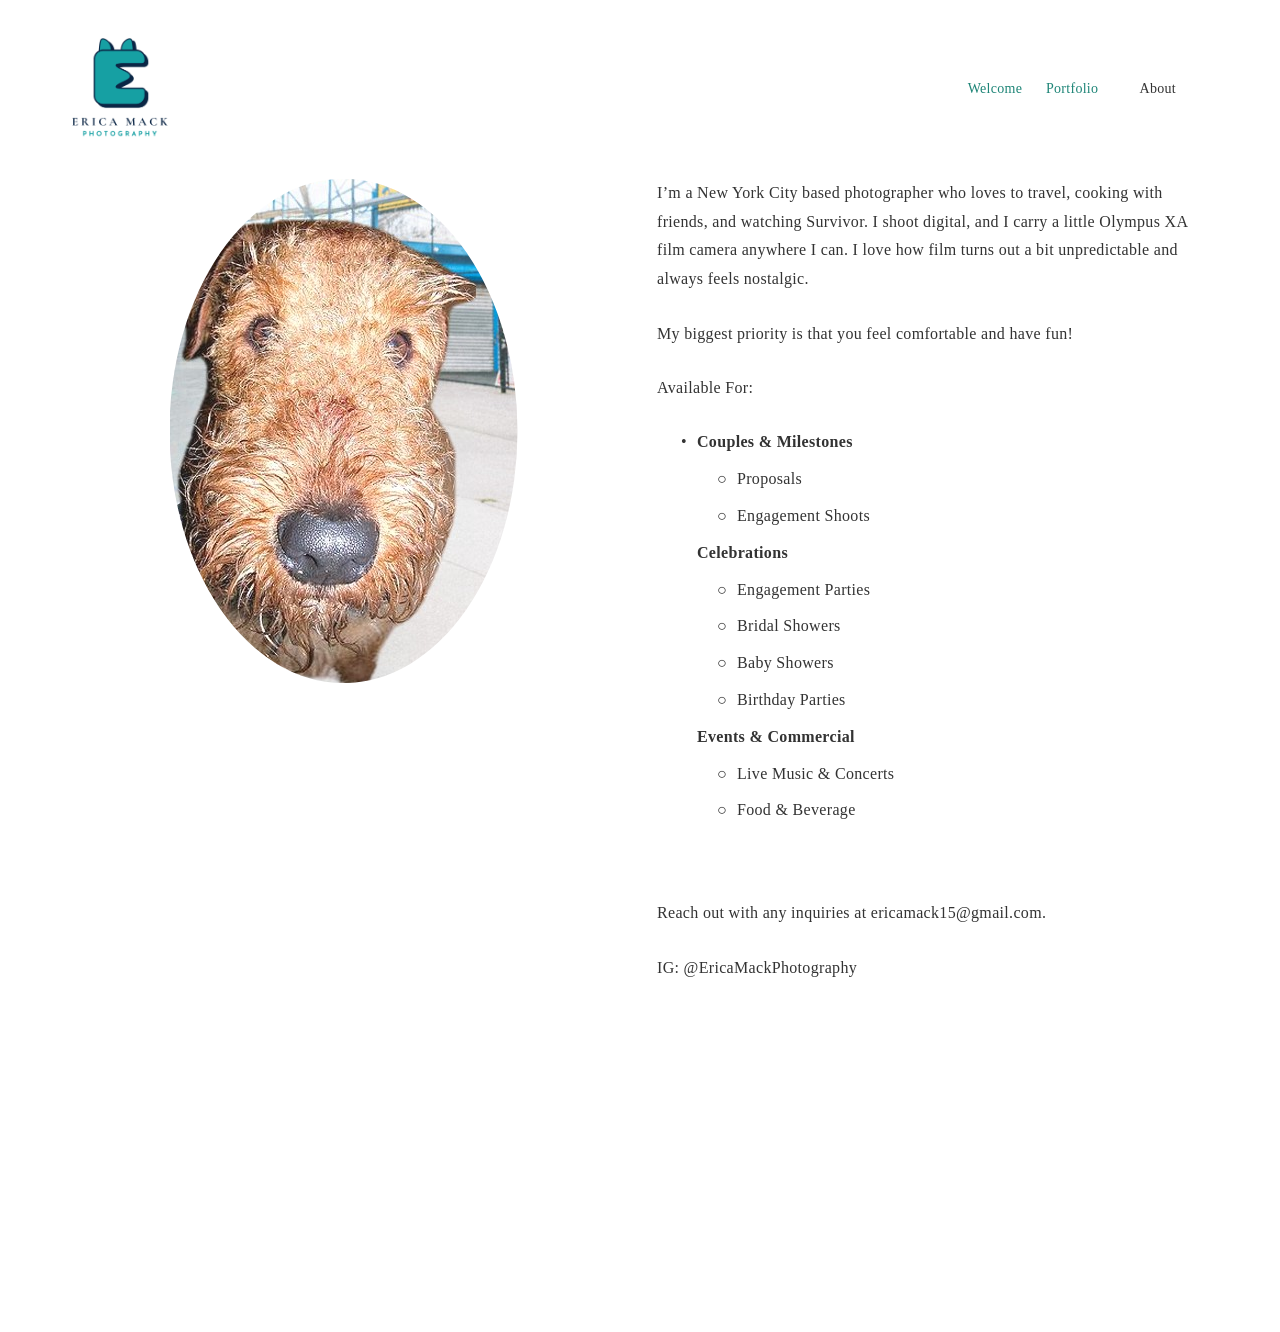
==== commit dd999774: "Dogs in original scenes + dog logo" ====
--- a/about.html
+++ b/about.html
@@ -1,4 +1,5 @@
 <!DOCTYPE html>
+
 <html class="yui3-js-enabled js flexbox canvas canvastext webgl no-touch hashchange history draganddrop rgba hsla multiplebgs backgroundsize borderimage borderradius boxshadow textshadow opacity cssanimations csscolumns cssgradients cssreflections csstransforms no-csstransforms3d csstransitions video audio svg inlinesvg svgclippaths" lang="en-US" xmlns:fb="http://www.facebook.com/2008/fbml" xmlns:og="http://opengraphprotocol.org/schema/"><head>
 <meta content="IE=edge,chrome=1" http-equiv="X-UA-Compatible"/>
 <meta content="width=device-width, initial-scale=1.0, shrink-to-fit=no" name="viewport"/>
@@ -164,21 +165,9 @@
   unicode-range: U+0100-02BA, U+02BD-02C5, U+02C7-02CC, U+02CE-02D7, U+02DD-02FF, U+0304, U+0308, U+0329, U+1D00-1DBF, U+1E00-1E9F, U+1EF2-1EFF, U+2020, U+20A0-20AB, U+20AD-20C0, U+2113, U+2C60-2C7F, U+A720-A7FF;
 }
 </style>
-
-
-
-
-
-
-
-
-
 <link href="assets/bcc51507aa42.css" rel="stylesheet" type="text/css"/><link href="assets/ae0593558398.css" rel="stylesheet" type="text/css"/><link href="assets/936b3014524b.css" rel="stylesheet" type="text/css"/>
-
-
 <link href="assets/d0b643978f3f.css" rel="stylesheet" type="text/css"/>
 <!-- End of Squarespace Headers -->
-
 <link href="assets/280e9efaa396.css" rel="stylesheet" type="text/css"/><link href="assets/a6dd70ce004c.css" rel="stylesheet" type="text/css"/><style>img{opacity:1!important}</style></head>
 <!-- Mobile Styles Enabled -->
 <body class="site-spacing-small site-outer-padding-medium site-alignment-center tweak-site-ajax-loading-enable ancillary-header-full-width tweak-header-cart-style-text ancillary-header-branding-position-left ancillary-header-tagline-position-left ancillary-header-primary-nav-position-right ancillary-header-secondary-nav-position-right ancillary-header-cart-position-right ancillary-header-left-layout-horizontal ancillary-header-center-layout-stacked ancillary-header-right-layout-horizontal ancillary-header-account-position-left tweak-header-account-style-text tweak-mobile-bar-account-style-text show-desktop-folder-indicator scale-heading-1-font-size scale-heading-2-font-size scale-heading-3-font-size scale-quote-font-size quote-alignment-center show-quotation-marks show-events-banner show-events-title show-collection-page-footer banner-height-small banner-image-alignment-center banner-text-alignment-center page-banner-text-width-small scale-banner-description-font-size banner-text-background-indent-custom scale-page-title-font-size scale-page-description-font-size intro-text-width-large intro-text-height-medium scale-index-title-font-size scale-index-description-font-size index-intro-text-width-medium index-intro-text-height-extra-large index-item-width-half index-item-height-medium index-item-spacing-custom index-item-image-alignment-center index-item-image-crop index-item-title-display-on-hover index-item-title-alignment-center scale-index-item-title-font-size show-index-item-categories project-image-alignment-center project-image-spacing-medium project-banner-spacing-small show-project-captions project-image-portrait-caption-style-alternate project-image-landscape-caption-style-offset project-left-image-portrait-caption-style-standard project-left-image-landscape-caption-style-standard project-right-image-portrait-caption-style-standard project-right-image-landscape-caption-style-standard tweak-project-slide-transition image-caption-title-alignment-center scale-image-caption-title-font image-caption-body-alignment-center scale-image-caption-body-font show-index-navigation index-link-spacing-large scale-index-link-font-size index-link-style-list-inline index-link-delimiter-type-none show-next-label-only tweak-page-transition-animation tweak-mobile-bar-position-top-fixed tweak-transparent-fixed-mobile-bar tweak-mobile-bar-branding-position-left tweak-mobile-bar-menu-icon-position-right tweak-mobile-bar-site-tagline-position-below-branding tweak-mobile-bar-cart-style-text tweak-icon-weight-light tweak-blog-meta-primary-date tweak-blog-meta-secondary-category tweak-blog-list-style-grid tweak-blog-list-separator-show tweak-blog-list-alignment-left tweak-blog-list-item-image-show tweak-blog-list-item-image-aspect-ratio-grid-32-standard tweak-blog-list-item-image-aspect-ratio-stacked-11-square tweak-blog-list-item-title-show tweak-blog-list-item-excerpt-show tweak-blog-list-item-body-show tweak-blog-list-item-readmore-below-excerpt tweak-blog-list-item-meta-position-above-title tweak-blog-list-pagination-link-label-show tweak-blog-list-pagination-link-icon-show tweak-blog-list-pagination-link-icon-weight-light tweak-blog-item-alignment-center tweak-blog-item-meta-position-above-title tweak-blog-item-share-position-above-content tweak-blog-item-pagination-link-label-show tweak-blog-item-pagination-link-title-show tweak-blog-item-pagination-link-meta-hide tweak-blog-item-pagination-link-icon-weight-hairline event-thumbnails event-thumbnail-size-32-standard event-date-label event-date-label-time event-list-show-cats event-list-date event-list-time event-list-address event-icalgcal-links event-excerpts event-item-back-link gallery-design-grid aspect-ratio-auto lightbox-style-light gallery-navigation-bullets gallery-info-overlay-show-on-hover gallery-aspect-ratio-32-standard gallery-arrow-style-no-background gallery-transitions-fade gallery-show-arrows gallery-auto-crop tweak-product-list-image-aspect-ratio-23-standard-vertical tweak-product-list-item-hover-behavior-show-alternate-image tweak-product-list-meta-position-overlay tweak-product-list-mobile-meta-position-under tweak-product-list-meta-alignment-under-center tweak-product-list-meta-alignment-overlay-center-center tweak-product-list-show-title tweak-product-list-show-price tweak-product-list-filter-display-left-side tweak-product-list-filter-alignment-left tweak-product-item-nav-show-none tweak-product-item-nav-pagination-style-previousnext tweak-product-item-nav-breadcrumb-alignment-left tweak-product-item-nav-pagination-alignment-split tweak-product-item-gallery-position-left tweak-product-item-gallery-design-slideshow tweak-product-item-gallery-aspect-ratio-23-standard-vertical tweak-product-item-gallery-thumbnail-alignment-center tweak-product-item-details-alignment-left tweak-product-item-details-show-title tweak-product-item-details-show-price tweak-product-item-details-show-excerpt tweak-product-item-details-excerpt-position-below-price tweak-product-item-details-show-share-buttons tweak-product-item-details-show-variants tweak-product-item-details-show-quantity tweak-product-item-details-options-style-square tweak-product-item-details-show-add-to-cart-button tweak-product-item-details-add-to-cart-button-style-outline tweak-product-item-details-add-to-cart-button-shape-square tweak-product-item-details-add-to-cart-button-padding-medium tweak-product-item-image-zoom-enabled tweak-product-item-image-zoom-behavior-click tweak-product-item-lightbox-enabled tweak-related-products-image-aspect-ratio-11-square tweak-related-products-meta-alignment-under-center tweak-product-badge-style-square tweak-product-badge-position-top-right tweak-product-badge-inset-floating newsletter-style-dark hide-opentable-icons opentable-style-dark small-button-style-outline small-button-shape-square medium-button-style-outline medium-button-shape-square large-button-style-outline large-button-shape-square image-block-poster-text-alignment-center image-block-card-dynamic-font-sizing image-block-card-content-position-center image-block-card-text-alignment-left image-block-overlap-dynamic-font-sizing image-block-overlap-content-position-center image-block-overlap-text-alignment-left image-block-collage-dynamic-font-sizing image-block-collage-content-position-top image-block-collage-text-alignment-left image-block-stack-dynamic-font-sizing image-block-stack-text-alignment-left button-style-outline button-corner-style-square tweak-product-quick-view-button-style-floating tweak-product-quick-view-button-position-bottom tweak-product-quick-view-lightbox-excerpt-display-truncate tweak-product-quick-view-lightbox-show-arrows tweak-product-quick-view-lightbox-show-close-button tweak-product-quick-view-lightbox-controls-weight-light tweak-share-buttons-style-icon-only tweak-share-buttons-icons-show tweak-share-buttons-labels-show tweak-share-buttons-counts-show tweak-share-buttons-standard-background-color native-currency-code-usd collection-5a089bc2ec212d1131959e91 collection-type-page collection-layout-default mobile-style-available has-logo-image has-social has-primary-nav has-tagline has-secondary-nav" data-ajax-loader="loaded" data-controller="BodyClassController" data-controllers-bound="BodyClassController" id="collection-5a089bc2ec212d1131959e91">
@@ -189,7 +178,7 @@
 <div class="mobile-branding-wrapper">
 <div class="mobile-logo-image">
 <a data-ajax-loader="ajax-loader-binded" href="index.html">
-<img alt="Erica Mack 🐾" class="mobile-logo-image" data-image-component="0.17.0" data-loader="sqs" decoding="async" loading="lazy" sizes="240px" src="//images.squarespace-cdn.com/content/v1/5a038471bce1769598bbee35/ade93b9c-98e6-4141-9457-6fecaefb7100/erica-mack-logo-sticker-transparent.png" srcset="//images.squarespace-cdn.com/content/v1/5a038471bce1769598bbee35/ade93b9c-98e6-4141-9457-6fecaefb7100/erica-mack-logo-sticker-transparent.png?format=100w 100w, //images.squarespace-cdn.com/content/v1/5a038471bce1769598bbee35/ade93b9c-98e6-4141-9457-6fecaefb7100/erica-mack-logo-sticker-transparent.png?format=300w 300w, //images.squarespace-cdn.com/content/v1/5a038471bce1769598bbee35/ade93b9c-98e6-4141-9457-6fecaefb7100/erica-mack-logo-sticker-transparent.png?format=500w 500w, //images.squarespace-cdn.com/content/v1/5a038471bce1769598bbee35/ade93b9c-98e6-4141-9457-6fecaefb7100/erica-mack-logo-sticker-transparent.png?format=750w 750w, //images.squarespace-cdn.com/content/v1/5a038471bce1769598bbee35/ade93b9c-98e6-4141-9457-6fecaefb7100/erica-mack-logo-sticker-transparent.png?format=1000w 1000w, //images.squarespace-cdn.com/content/v1/5a038471bce1769598bbee35/ade93b9c-98e6-4141-9457-6fecaefb7100/erica-mack-logo-sticker-transparent.png?format=1500w 1500w, //images.squarespace-cdn.com/content/v1/5a038471bce1769598bbee35/ade93b9c-98e6-4141-9457-6fecaefb7100/erica-mack-logo-sticker-transparent.png?format=2500w 2500w" style="display:block"/>
+<img alt="Erica Mack 🐾" class="mobile-logo-image" data-image-component="0.17.0" data-loader="sqs" decoding="async" loading="eager" sizes="240px" src="assets/logo_dog.png" style="display:block"/>
 </a>
 </div>
 </div>
@@ -258,7 +247,7 @@
 <div class="logo-wrapper" data-content-field="site-title" data-nc-element="branding">
 <div class="logo-image">
 <a data-ajax-loader="ajax-loader-binded" href="index.html">
-<img alt="Erica Mack 🐾" data-image-component="0.17.0" data-loader="sqs" decoding="async" loading="lazy" sizes="1500px" src="//images.squarespace-cdn.com/content/v1/5a038471bce1769598bbee35/ade93b9c-98e6-4141-9457-6fecaefb7100/erica-mack-logo-sticker-transparent.png" srcset="//images.squarespace-cdn.com/content/v1/5a038471bce1769598bbee35/ade93b9c-98e6-4141-9457-6fecaefb7100/erica-mack-logo-sticker-transparent.png?format=100w 100w, //images.squarespace-cdn.com/content/v1/5a038471bce1769598bbee35/ade93b9c-98e6-4141-9457-6fecaefb7100/erica-mack-logo-sticker-transparent.png?format=300w 300w, //images.squarespace-cdn.com/content/v1/5a038471bce1769598bbee35/ade93b9c-98e6-4141-9457-6fecaefb7100/erica-mack-logo-sticker-transparent.png?format=500w 500w, //images.squarespace-cdn.com/content/v1/5a038471bce1769598bbee35/ade93b9c-98e6-4141-9457-6fecaefb7100/erica-mack-logo-sticker-transparent.png?format=750w 750w, //images.squarespace-cdn.com/content/v1/5a038471bce1769598bbee35/ade93b9c-98e6-4141-9457-6fecaefb7100/erica-mack-logo-sticker-transparent.png?format=1000w 1000w, //images.squarespace-cdn.com/content/v1/5a038471bce1769598bbee35/ade93b9c-98e6-4141-9457-6fecaefb7100/erica-mack-logo-sticker-transparent.png?format=1500w 1500w, //images.squarespace-cdn.com/content/v1/5a038471bce1769598bbee35/ade93b9c-98e6-4141-9457-6fecaefb7100/erica-mack-logo-sticker-transparent.png?format=2500w 2500w" style="display:block"/>
+<img alt="Erica Mack 🐾" data-image-component="0.17.0" data-loader="sqs" decoding="async" loading="eager" sizes="1500px" src="assets/logo_dog.png" style="display:block"/>
 </a>
 </div>
 </div><div class="site-tagline-wrapper" data-nc-element="tagline">
@@ -331,7 +320,7 @@
             padding-bottom:144.92074584960938%;
             overflow: hidden;clip-path: url(#yui_3_17_2_1_1554156534831_7483);-webkit-clip-path: url(#yui_3_17_2_1_1554156534831_7483);
           ">
-<img alt="Very good dog" data-image-component="1.0.1" data-image-dimensions="348x522" data-image-focal-point="0.5,0.5" data-licensed-asset-preview="false" data-load="false" data-loader="sqs" data-sqsp-image-classic-block-image="" data-stretch="false" decoding="async" elementtiming="system-image-block" height="522" loading="lazy" src="dogs/dog3.jpg" style="display:block;object-position: var(--image-component-focal-point);object-fit: var(--image-component-object-fit);;object-fit:cover;opacity:1;visibility:visible" width="348"/>
+<img alt="Very good dog" data-image-component="1.0.1" data-image-dimensions="348x522" data-image-focal-point="0.5,0.5" data-licensed-asset-preview="false" data-load="false" data-loader="sqs" data-sqsp-image-classic-block-image="" data-stretch="false" decoding="async" elementtiming="system-image-block" height="522" loading="lazy" src="new/about_0.jpg" style="display:block;object-position: var(--image-component-focal-point);object-fit: var(--image-component-object-fit);;object-fit:cover;opacity:1;visibility:visible" width="348"/>
 </div>
 </div>
 </figure>
@@ -512,6 +501,5 @@
 </footer>
 </div>
 </div>
-
 <svg data-usage="social-icons-svg" style="display:none" version="1.1" xmlns="http://www.w3.org/2000/svg"><symbol id="instagram-unauth-icon" viewbox="0 0 64 64"><path d="M46.91,25.816c-0.073-1.597-0.326-2.687-0.697-3.641c-0.383-0.986-0.896-1.823-1.73-2.657c-0.834-0.834-1.67-1.347-2.657-1.73c-0.954-0.371-2.045-0.624-3.641-0.697C36.585,17.017,36.074,17,32,17s-4.585,0.017-6.184,0.09c-1.597,0.073-2.687,0.326-3.641,0.697c-0.986,0.383-1.823,0.896-2.657,1.73c-0.834,0.834-1.347,1.67-1.73,2.657c-0.371,0.954-0.624,2.045-0.697,3.641C17.017,27.415,17,27.926,17,32c0,4.074,0.017,4.585,0.09,6.184c0.073,1.597,0.326,2.687,0.697,3.641c0.383,0.986,0.896,1.823,1.73,2.657c0.834,0.834,1.67,1.347,2.657,1.73c0.954,0.371,2.045,0.624,3.641,0.697C27.415,46.983,27.926,47,32,47s4.585-0.017,6.184-0.09c1.597-0.073,2.687-0.326,3.641-0.697c0.986-0.383,1.823-0.896,2.657-1.73c0.834-0.834,1.347-1.67,1.73-2.657c0.371-0.954,0.624-2.045,0.697-3.641C46.983,36.585,47,36.074,47,32S46.983,27.415,46.91,25.816z M44.21,38.061c-0.067,1.462-0.311,2.257-0.516,2.785c-0.272,0.7-0.597,1.2-1.122,1.725c-0.525,0.525-1.025,0.85-1.725,1.122c-0.529,0.205-1.323,0.45-2.785,0.516c-1.581,0.072-2.056,0.087-6.061,0.087s-4.48-0.015-6.061-0.087c-1.462-0.067-2.257-0.311-2.785-0.516c-0.7-0.272-1.2-0.597-1.725-1.122c-0.525-0.525-0.85-1.025-1.122-1.725c-0.205-0.529-0.45-1.323-0.516-2.785c-0.072-1.582-0.087-2.056-0.087-6.061s0.015-4.48,0.087-6.061c0.067-1.462,0.311-2.257,0.516-2.785c0.272-0.7,0.597-1.2,1.122-1.725c0.525-0.525,1.025-0.85,1.725-1.122c0.529-0.205,1.323-0.45,2.785-0.516c1.582-0.072,2.056-0.087,6.061-0.087s4.48,0.015,6.061,0.087c1.462,0.067,2.257,0.311,2.785,0.516c0.7,0.272,1.2,0.597,1.725,1.122c0.525,0.525,0.85,1.025,1.122,1.725c0.205,0.529,0.45,1.323,0.516,2.785c0.072,1.582,0.087,2.056,0.087,6.061S44.282,36.48,44.21,38.061z M32,24.297c-4.254,0-7.703,3.449-7.703,7.703c0,4.254,3.449,7.703,7.703,7.703c4.254,0,7.703-3.449,7.703-7.703C39.703,27.746,36.254,24.297,32,24.297z M32,37c-2.761,0-5-2.239-5-5c0-2.761,2.239-5,5-5s5,2.239,5,5C37,34.761,34.761,37,32,37z M40.007,22.193c-0.994,0-1.8,0.806-1.8,1.8c0,0.994,0.806,1.8,1.8,1.8c0.994,0,1.8-0.806,1.8-1.8C41.807,22.999,41.001,22.193,40.007,22.193z"></path></symbol><symbol id="instagram-unauth-mask" viewbox="0 0 64 64"><path d="M43.693,23.153c-0.272-0.7-0.597-1.2-1.122-1.725c-0.525-0.525-1.025-0.85-1.725-1.122c-0.529-0.205-1.323-0.45-2.785-0.517c-1.582-0.072-2.056-0.087-6.061-0.087s-4.48,0.015-6.061,0.087c-1.462,0.067-2.257,0.311-2.785,0.517c-0.7,0.272-1.2,0.597-1.725,1.122c-0.525,0.525-0.85,1.025-1.122,1.725c-0.205,0.529-0.45,1.323-0.516,2.785c-0.072,1.582-0.087,2.056-0.087,6.061s0.015,4.48,0.087,6.061c0.067,1.462,0.311,2.257,0.516,2.785c0.272,0.7,0.597,1.2,1.122,1.725s1.025,0.85,1.725,1.122c0.529,0.205,1.323,0.45,2.785,0.516c1.581,0.072,2.056,0.087,6.061,0.087s4.48-0.015,6.061-0.087c1.462-0.067,2.257-0.311,2.785-0.516c0.7-0.272,1.2-0.597,1.725-1.122s0.85-1.025,1.122-1.725c0.205-0.529,0.45-1.323,0.516-2.785c0.072-1.582,0.087-2.056,0.087-6.061s-0.015-4.48-0.087-6.061C44.143,24.476,43.899,23.682,43.693,23.153z M32,39.703c-4.254,0-7.703-3.449-7.703-7.703s3.449-7.703,7.703-7.703s7.703,3.449,7.703,7.703S36.254,39.703,32,39.703z M40.007,25.793c-0.994,0-1.8-0.806-1.8-1.8c0-0.994,0.806-1.8,1.8-1.8c0.994,0,1.8,0.806,1.8,1.8C41.807,24.987,41.001,25.793,40.007,25.793z M0,0v64h64V0H0z M46.91,38.184c-0.073,1.597-0.326,2.687-0.697,3.641c-0.383,0.986-0.896,1.823-1.73,2.657c-0.834,0.834-1.67,1.347-2.657,1.73c-0.954,0.371-2.044,0.624-3.641,0.697C36.585,46.983,36.074,47,32,47s-4.585-0.017-6.184-0.09c-1.597-0.073-2.687-0.326-3.641-0.697c-0.986-0.383-1.823-0.896-2.657-1.73c-0.834-0.834-1.347-1.67-1.73-2.657c-0.371-0.954-0.624-2.044-0.697-3.641C17.017,36.585,17,36.074,17,32c0-4.074,0.017-4.585,0.09-6.185c0.073-1.597,0.326-2.687,0.697-3.641c0.383-0.986,0.896-1.823,1.73-2.657c0.834-0.834,1.67-1.347,2.657-1.73c0.954-0.371,2.045-0.624,3.641-0.697C27.415,17.017,27.926,17,32,17s4.585,0.017,6.184,0.09c1.597,0.073,2.687,0.326,3.641,0.697c0.986,0.383,1.823,0.896,2.657,1.73c0.834,0.834,1.347,1.67,1.73,2.657c0.371,0.954,0.624,2.044,0.697,3.641C46.983,27.415,47,27.926,47,32C47,36.074,46.983,36.585,46.91,38.184z M32,27c-2.761,0-5,2.239-5,5s2.239,5,5,5s5-2.239,5-5S34.761,27,32,27z"></path></symbol></svg>
 </div><div id="yui3-css-stamp" style="position: absolute !important; visibility: hidden !important"></div></body></html>
